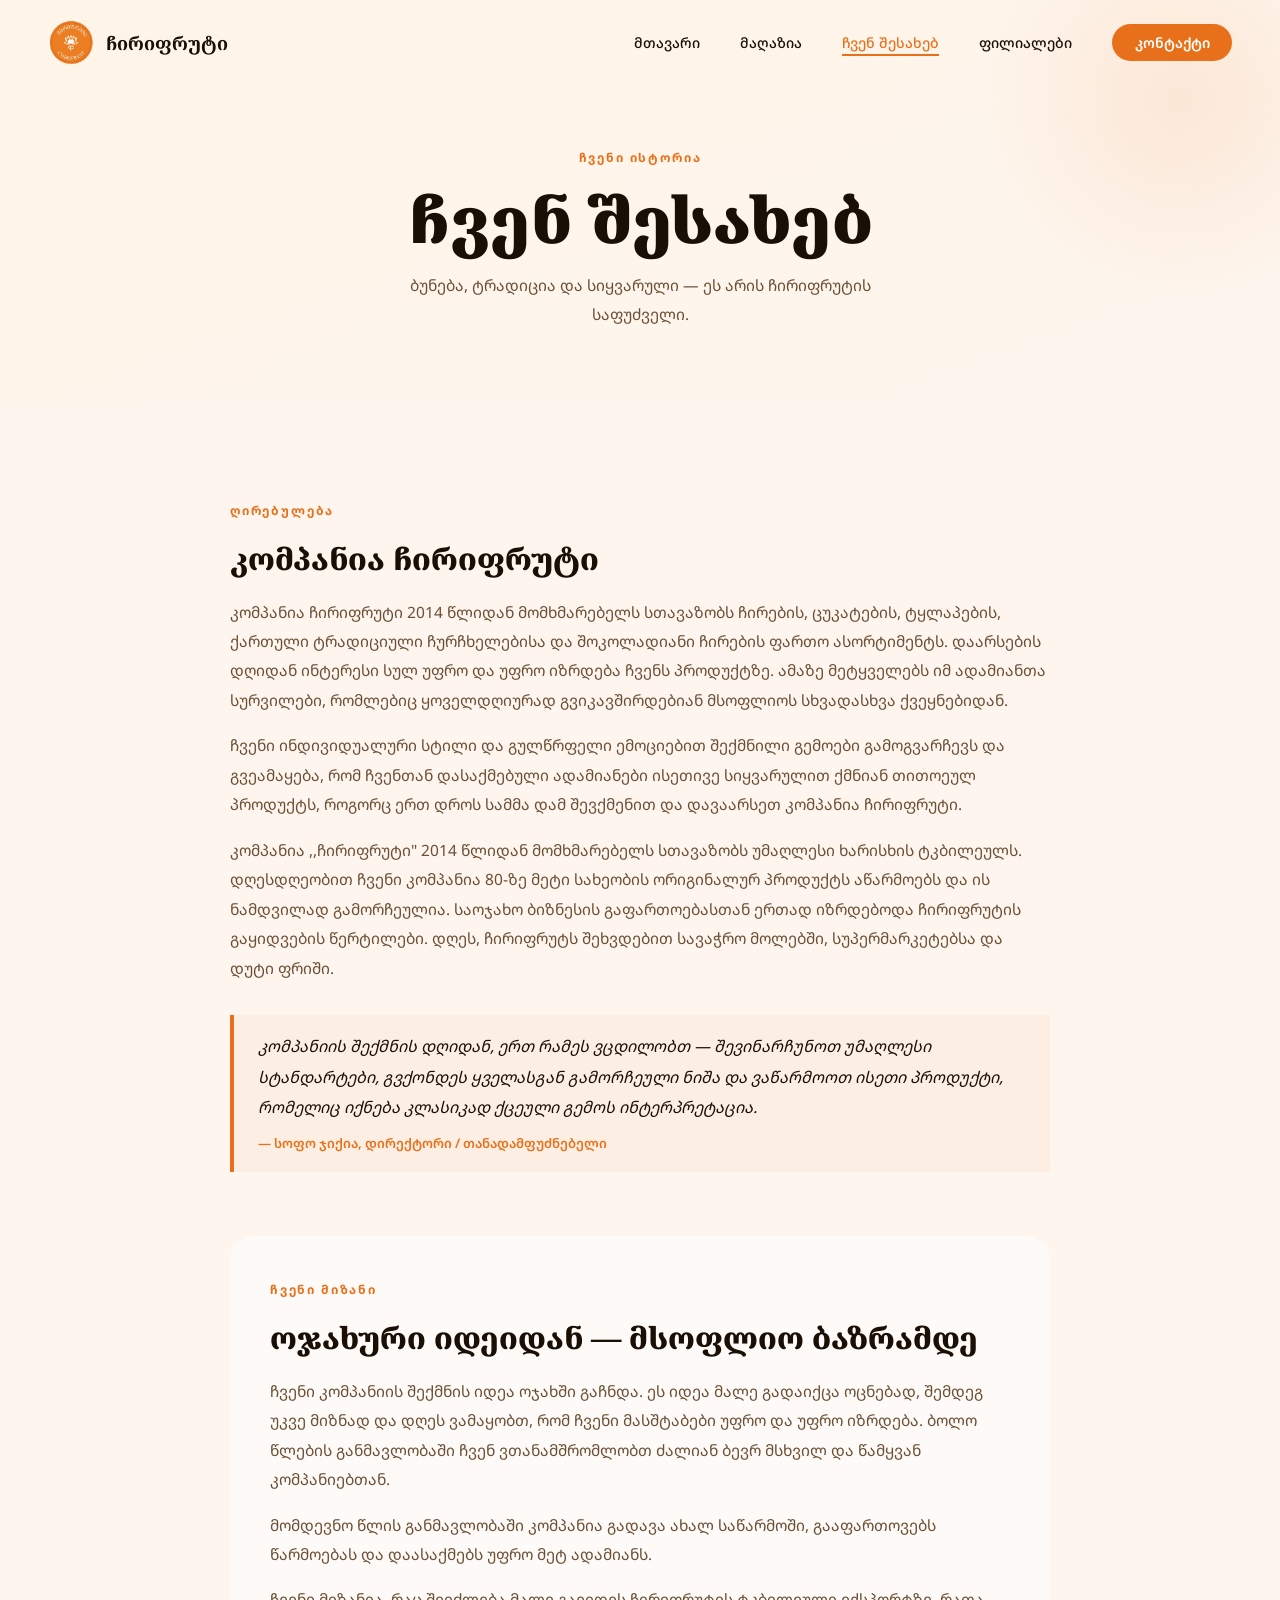
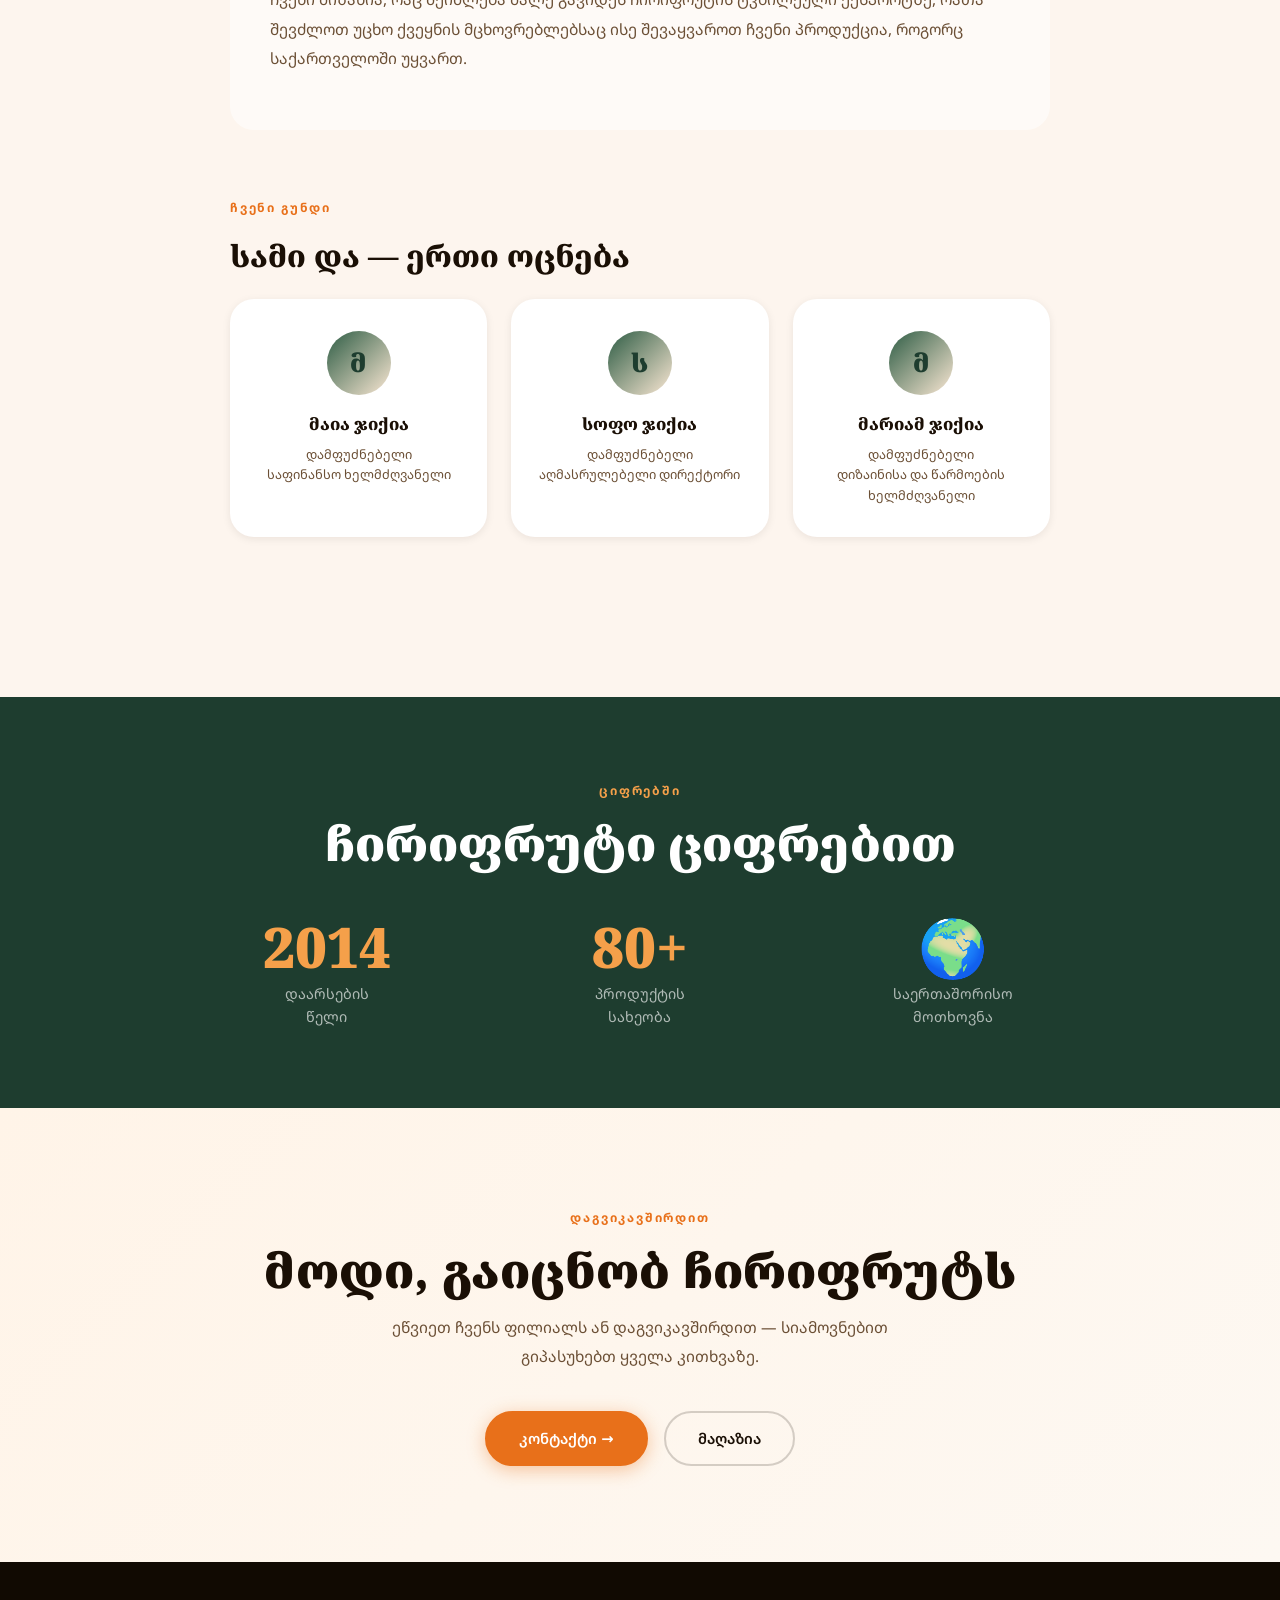
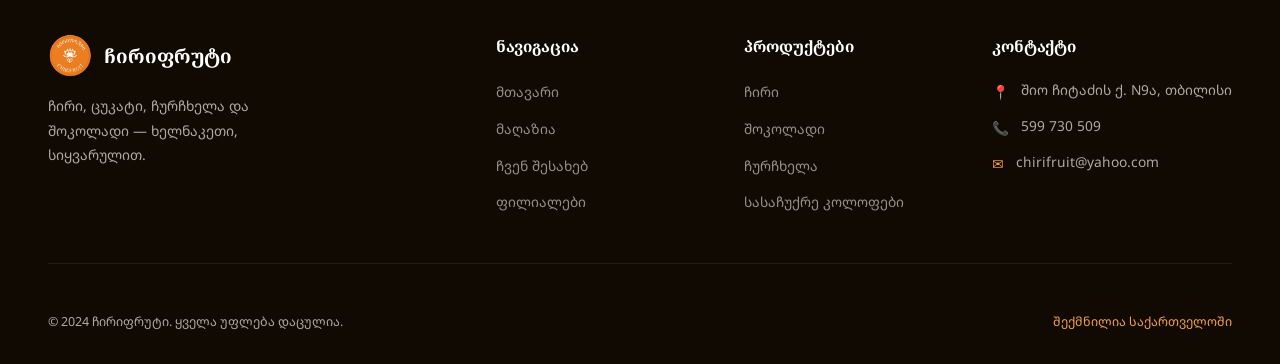
==== about.html @ 2789939b "Initial commit: Chirifruit website" ====
<!DOCTYPE html>
<html lang="ka">
<head>
  <meta charset="UTF-8">
  <meta name="viewport" content="width=device-width, initial-scale=1.0">
  <title>ჩვენ შესახებ — ჩირიფრუტი</title>
  <link rel="preconnect" href="https://fonts.googleapis.com">
  <link rel="preconnect" href="https://fonts.gstatic.com" crossorigin>
  <link href="https://fonts.googleapis.com/css2?family=Noto+Serif+Georgian:wght@400;600;700;800;900&family=Noto+Sans+Georgian:wght@300;400;500;600&display=swap" rel="stylesheet">
  <link rel="stylesheet" href="styles.css">
</head>
<body>

  <nav class="navbar scrolled" id="navbar">
    <a href="index.html" class="nav-logo">
      <img src="chirifruit_logo_clean.png" alt="ჩირიფრუტი">
      <span class="nav-logo-text">ჩირიფრუტი</span>
    </a>
    <ul class="nav-links" id="navLinks">
      <li><a href="index.html">მთავარი</a></li>
      <li><a href="shop.html">მაღაზია</a></li>
      <li><a href="about.html" class="active">ჩვენ შესახებ</a></li>
      <li><a href="branch.html">ფილიალები</a></li>
      <li><a href="contact.html" class="nav-cta">კონტაქტი</a></li>
    </ul>
    <div class="nav-hamburger" id="hamburger" onclick="toggleMenu()">
      <span></span><span></span><span></span>
    </div>
  </nav>

  <!-- PAGE HEADER -->
  <div class="page-header">
    <span class="section-label">ჩვენი ისტორია</span>
    <h1 class="section-title">ჩვენ შესახებ</h1>
    <p class="section-desc">ბუნება, ტრადიცია და სიყვარული — ეს არის ჩირიფრუტის საფუძველი.</p>
  </div>

  <!-- ABOUT CONTENT -->
  <section class="section" style="background:var(--cream);">
    <div class="about-long-wrap">

      <!-- COMPANY STORY -->
      <div class="about-block">
        <span class="section-label">ღირებულება</span>
        <h2 class="about-block-title">კომპანია ჩირიფრუტი</h2>
        <p>კომპანია ჩირიფრუტი 2014 წლიდან მომხმარებელს სთავაზობს ჩირების, ცუკატების, ტყლაპების, ქართული ტრადიციული ჩურჩხელებისა და შოკოლადიანი ჩირების ფართო ასორტიმენტს. დაარსების დღიდან ინტერესი სულ უფრო და უფრო იზრდება ჩვენს პროდუქტზე. ამაზე მეტყველებს იმ ადამიანთა სურვილები, რომლებიც ყოველდღიურად გვიკავშირდებიან მსოფლიოს სხვადასხვა ქვეყნებიდან.</p>
        <p>ჩვენი ინდივიდუალური სტილი და გულწრფელი ემოციებით შექმნილი გემოები გამოგვარჩევს და გვეამაყება, რომ ჩვენთან დასაქმებული ადამიანები ისეთივე სიყვარულით ქმნიან თითოეულ პროდუქტს, როგორც ერთ დროს სამმა დამ შევქმენით და დავაარსეთ კომპანია ჩირიფრუტი.</p>
        <p>კომპანია ,,ჩირიფრუტი" 2014 წლიდან მომხმარებელს სთავაზობს უმაღლესი ხარისხის ტკბილეულს. დღესდღეობით ჩვენი კომპანია 80-ზე მეტი სახეობის ორიგინალურ პროდუქტს აწარმოებს და ის ნამდვილად გამორჩეულია. საოჯახო ბიზნესის გაფართოებასთან ერთად იზრდებოდა ჩირიფრუტის გაყიდვების წერტილები. დღეს, ჩირიფრუტს შეხვდებით სავაჭრო მოლებში, სუპერმარკეტებსა და დუტი ფრიში.</p>
        <blockquote class="about-quote">
          <p>კომპანიის შექმნის დღიდან, ერთ რამეს ვცდილობთ — შევინარჩუნოთ უმაღლესი სტანდარტები, გვქონდეს ყველასგან გამორჩეული ნიშა და ვაწარმოოთ ისეთი პროდუქტი, რომელიც იქნება კლასიკად ქცეული გემოს ინტერპრეტაცია.</p>
          <cite>— სოფო ჯიქია, დირექტორი / თანადამფუძნებელი</cite>
        </blockquote>
      </div>

      <!-- GOAL -->
      <div class="about-block about-block-alt">
        <span class="section-label">ჩვენი მიზანი</span>
        <h2 class="about-block-title">ოჯახური იდეიდან — მსოფლიო ბაზრამდე</h2>
        <p>ჩვენი კომპანიის შექმნის იდეა ოჯახში გაჩნდა. ეს იდეა მალე გადაიქცა ოცნებად, შემდეგ უკვე მიზნად და დღეს ვამაყობთ, რომ ჩვენი მასშტაბები უფრო და უფრო იზრდება. ბოლო წლების განმავლობაში ჩვენ ვთანამშრომლობთ ძალიან ბევრ მსხვილ და წამყვან კომპანიებთან.</p>
        <p>მომდევნო წლის განმავლობაში კომპანია გადავა ახალ საწარმოში, გააფართოვებს წარმოებას და დაასაქმებს უფრო მეტ ადამიანს.</p>
        <p>ჩვენი მიზანია, რაც შეიძლება მალე გავიდეს ჩირიფრუტის ტკბილეული ექსპორტზე, რათა შევძლოთ უცხო ქვეყნის მცხოვრებლებსაც ისე შევაყვაროთ ჩვენი პროდუქცია, როგორც საქართველოში უყვართ.</p>
      </div>

      <!-- TEAM -->
      <div class="about-block">
        <span class="section-label">ჩვენი გუნდი</span>
        <h2 class="about-block-title">სამი და — ერთი ოცნება</h2>
        <div class="about-team-grid">
          <div class="about-team-card">
            <div class="about-team-avatar">მ</div>
            <div class="about-team-name">მაია ჯიქია</div>
            <div class="about-team-role">დამფუძნებელი<br>საფინანსო ხელმძღვანელი</div>
          </div>
          <div class="about-team-card">
            <div class="about-team-avatar">ს</div>
            <div class="about-team-name">სოფო ჯიქია</div>
            <div class="about-team-role">დამფუძნებელი<br>აღმასრულებელი დირექტორი</div>
          </div>
          <div class="about-team-card">
            <div class="about-team-avatar">მ</div>
            <div class="about-team-name">მარიამ ჯიქია</div>
            <div class="about-team-role">დამფუძნებელი<br>დიზაინისა და წარმოების ხელმძღვანელი</div>
          </div>
        </div>
      </div>

    </div>
  </section>

  <!-- STATS -->
  <div style="background:var(--green); color:var(--white); padding:5rem 3rem; text-align:center;">
    <span class="section-label" style="color:var(--orange-light);">ციფრებში</span>
    <h2 class="section-title" style="color:var(--white); margin-bottom:3rem;">ჩირიფრუტი ციფრებით</h2>
    <div style="display:grid; grid-template-columns:repeat(auto-fit,minmax(180px,1fr)); gap:2.5rem; max-width:900px; margin:0 auto;">
      <div>
        <div style="font-family:var(--font-serif); font-size:3.5rem; font-weight:900; color:var(--orange-light); line-height:1;">2014</div>
        <div style="font-size:0.9rem; color:rgba(255,255,255,0.65); margin-top:0.5rem;">დაარსების<br>წელი</div>
      </div>
      <div>
        <div style="font-family:var(--font-serif); font-size:3.5rem; font-weight:900; color:var(--orange-light); line-height:1;">80+</div>
        <div style="font-size:0.9rem; color:rgba(255,255,255,0.65); margin-top:0.5rem;">პროდუქტის<br>სახეობა</div>
      </div>
      <div>
        <div style="font-family:var(--font-serif); font-size:3.5rem; font-weight:900; color:var(--orange-light); line-height:1;">🌍</div>
        <div style="font-size:0.9rem; color:rgba(255,255,255,0.65); margin-top:0.5rem;">საერთაშორისო<br>მოთხოვნა</div>
      </div>
    </div>
  </div>

  <!-- CTA BAND -->
  <section class="cta-band">
    <span class="section-label">დაგვიკავშირდით</span>
    <h2 class="section-title">მოდი, გაიცნობ ჩირიფრუტს</h2>
    <p class="section-desc">ეწვიეთ ჩვენს ფილიალს ან დაგვიკავშირდით — სიამოვნებით გიპასუხებთ ყველა კითხვაზე.</p>
    <div class="cta-actions" style="margin-top:2.5rem;">
      <a href="contact.html" class="btn btn-primary">კონტაქტი →</a>
      <a href="shop.html" class="btn btn-outline">მაღაზია</a>
    </div>
  </section>

  <!-- FOOTER -->
  <footer class="footer">
    <div class="footer-inner">
      <div class="footer-top">
        <div>
          <div class="footer-logo">
            <img src="chirifruit_logo_clean.png" alt="ჩირიფრუტი">
            <span class="footer-logo-text">ჩირიფრუტი</span>
          </div>
          <p class="footer-tagline">ჩირი, ცუკატი, ჩურჩხელა და შოკოლადი — ხელნაკეთი, სიყვარულით.</p>
        </div>
        <div>
          <div class="footer-col-title">ნავიგაცია</div>
          <ul class="footer-links">
            <li><a href="index.html">მთავარი</a></li>
            <li><a href="shop.html">მაღაზია</a></li>
            <li><a href="about.html">ჩვენ შესახებ</a></li>
            <li><a href="branch.html">ფილიალები</a></li>
          </ul>
        </div>
        <div>
          <div class="footer-col-title">პროდუქტები</div>
          <ul class="footer-links">
            <li><a href="shop.html">ჩირი</a></li>
            <li><a href="shop.html">შოკოლადი</a></li>
            <li><a href="shop.html">ჩურჩხელა</a></li>
            <li><a href="shop.html">სასაჩუქრე კოლოფები</a></li>
          </ul>
        </div>
        <div>
          <div class="footer-col-title">კონტაქტი</div>
          <div class="footer-contact-item"><span class="footer-contact-icon">📍</span><span>შიო ჩიტაძის ქ. N9ა, თბილისი</span></div>
          <div class="footer-contact-item"><span class="footer-contact-icon">📞</span><span>599 730 509</span></div>
          <div class="footer-contact-item"><span class="footer-contact-icon">✉️</span><span>chirifruit@yahoo.com</span></div>
        </div>
      </div>
      <div class="footer-bottom">
        <span>© 2024 ჩირიფრუტი. ყველა უფლება დაცულია.</span>
        <span style="color:var(--orange-light);">შექმნილია საქართველოში</span>
      </div>
    </div>
  </footer>

  <script src="main.js"></script>
</body>
</html>
---- styles.css ----
@import url('https://fonts.googleapis.com/css2?family=Poppins:wght@700;800;900&display=swap');

:root {
  --orange: #E8701A;
  --orange-light: #F5A04A;
  --orange-pale: #FBE8D4;
  --cream: #FDF5EE;
  --page-bg: #FDF5EE;

  --green: #1E3D2F;
  --green-light: #2D5C44;
  --green-pale: #E8F0EC;
  --text-dark: #1A0F05;
  --text-mid: #6B4F35;
  --text-light: #A8886A;
  --white: #FFFFFF;
  --font-serif: 'Noto Serif Georgian', Georgia, serif;
  --font-sans: 'Noto Sans Georgian', system-ui, sans-serif;
  --radius-sm: 8px;
  --radius-md: 16px;
  --radius-lg: 24px;
  --radius-xl: 40px;
  --radius-round: 9999px;
  --shadow-sm: 0 2px 8px rgba(26,15,5,0.08);
  --shadow-md: 0 8px 32px rgba(26,15,5,0.13);
  --shadow-lg: 0 20px 60px rgba(26,15,5,0.15);
  --shadow-orange: 0 12px 50px rgba(232,112,26,0.25);
  --transition: 0.3s cubic-bezier(0.4,0,0.2,1);
}

*,*::before,*::after { box-sizing: border-box; margin: 0; padding: 0; }
html { scroll-behavior: smooth; }
body { font-family: var(--font-sans); background: #FDF5EE; color: var(--text-dark); line-height: 1.6; overflow-x: hidden; }
img { max-width: 100%; height: auto; display: block; }
a { text-decoration: none; color: inherit; }

/* ── NAVBAR ── */
.navbar {
  position: fixed; top: 0; left: 0; right: 0; z-index: 1000;
  padding: 1.25rem 3rem;
  display: flex; align-items: center; justify-content: space-between;
  transition: var(--transition);
}
.navbar.scrolled {
  background: rgba(253,248,242,0.96);
  backdrop-filter: blur(16px);
  box-shadow: var(--shadow-sm);
  padding: 0.8rem 3rem;
}

/* Hero state — white text on orange video */
.navbar.nav-hero:not(.scrolled) .nav-logo-text { color: var(--white); }
.navbar.nav-hero:not(.scrolled) .nav-links a { color: rgba(255,255,255,0.88); }
.navbar.nav-hero:not(.scrolled) .nav-links a:hover { color: var(--white); }
.navbar.nav-hero:not(.scrolled) .nav-links a::after { background: var(--white); }
.navbar.nav-hero:not(.scrolled) .nav-links a.active { color: var(--white); }
.navbar.nav-hero:not(.scrolled) .nav-cta {
  background: rgba(255,255,255,0.2) !important;
  color: var(--white) !important;
  border: 1.5px solid rgba(255,255,255,0.5);
}
.navbar.nav-hero:not(.scrolled) .nav-cta:hover {
  background: rgba(255,255,255,0.35) !important;
}
.navbar.nav-hero:not(.scrolled) .nav-hamburger span { background: var(--white); }

.nav-logo { display: flex; align-items: center; gap: 0.75rem; }
.nav-logo img { width: 46px; height: 46px; object-fit: contain; }
.nav-logo-text { font-family: var(--font-serif); font-size: 1.15rem; font-weight: 700; transition: color var(--transition); }
.nav-links { display: flex; align-items: center; gap: 2.5rem; list-style: none; }
.nav-links a {
  font-size: 0.88rem; font-weight: 500; color: var(--text-dark);
  transition: color var(--transition); position: relative;
}
.nav-links a::after {
  content: ''; position: absolute; bottom: -4px; left: 0;
  width: 0; height: 2px; background: var(--orange);
  transition: width var(--transition);
}
.nav-links a:hover::after, .nav-links a.active::after { width: 100%; }
.nav-links a:hover, .nav-links a.active { color: var(--orange); }
.nav-cta {
  background: var(--orange) !important; color: var(--white) !important;
  padding: 0.55rem 1.4rem; border-radius: var(--radius-round);
  font-weight: 600 !important; transition: all var(--transition) !important;
}
.nav-cta::after { display: none !important; }
.nav-cta:hover { background: #cf6316 !important; color: var(--white) !important; }
.nav-hamburger { display: none; flex-direction: column; gap: 5px; cursor: pointer; z-index: 1002; }
.nav-hamburger span { display: block; width: 24px; height: 2px; background: var(--text-dark); transition: var(--transition); border-radius: 2px; }
.nav-hamburger.open span:nth-child(1) { transform: rotate(45deg) translate(5px,5px); }
.nav-hamburger.open span:nth-child(2) { opacity: 0; }
.nav-hamburger.open span:nth-child(3) { transform: rotate(-45deg) translate(5px,-5px); }

/* ── HERO FILM (new fullscreen video hero) ── */
.hero-film {
  position: relative;
  width: 100%;
  height: 100vh;
  min-height: 560px;
  overflow: hidden;
  display: flex;
  align-items: flex-end;
}
.hero-film-video {
  position: absolute;
  inset: 0;
  width: 100%;
  height: 115%;
  top: -7.5%;
  object-fit: cover;
  object-position: center;
  will-change: transform;
}
.hero-film-fade-top {
  position: absolute;
  top: 0; left: 0; right: 0;
  height: 180px;
  background: linear-gradient(to bottom, rgba(10,5,0,0.45) 0%, transparent 100%);
  pointer-events: none;
  z-index: 1;
}
.hero-film-fade-bottom {
  position: absolute;
  bottom: 0; left: 0; right: 0;
  height: 55%;
  background: linear-gradient(to top, rgba(10,5,0,0.82) 0%, rgba(10,5,0,0.4) 55%, transparent 100%);
  pointer-events: none;
  z-index: 1;
}
.hero-film-overlay {
  position: absolute;
  inset: 0;
  background: rgba(10,5,0,0.28);
  pointer-events: none;
  z-index: 1;
}
.hero-film-center {
  position: absolute;
  inset: 0;
  z-index: 2;
  display: flex;
  flex-direction: column;
  align-items: center;
  justify-content: center;
  text-align: center;
  padding: 0 2rem;
  pointer-events: none;
}
.hero-film-title {
  font-family: var(--font-serif);
  font-size: clamp(3rem, 8vw, 7rem);
  font-weight: 900;
  color: #fff;
  line-height: 1.05;
  text-shadow: 0 2px 32px rgba(0,0,0,0.7), 0 1px 4px rgba(0,0,0,0.9);
  letter-spacing: -0.01em;
}
.hero-film-subtitle {
  margin-top: 1.25rem;
  font-family: var(--font-sans);
  font-size: clamp(0.9rem, 2vw, 1.25rem);
  font-weight: 500;
  color: rgba(255,255,255,0.9);
  text-shadow: 0 1px 12px rgba(0,0,0,0.8);
  letter-spacing: 0.06em;
}
.hero-film-bottom {
  position: relative;
  z-index: 3;
  width: 100%;
  padding: 0 4rem 3.5rem;
  display: flex;
  align-items: flex-end;
  justify-content: space-between;
  gap: 2rem;
}
.hero-film-tags {
  display: flex;
  align-items: center;
  gap: 0.75rem;
  flex-wrap: wrap;
  color: rgba(255,255,255,0.82);
  font-family: var(--font-sans);
  font-size: 0.88rem;
  font-weight: 500;
  letter-spacing: 0.04em;
}
.hero-sep { color: rgba(255,255,255,0.4); font-size: 1rem; }
.hero-film-actions {
  display: flex;
  gap: 0.875rem;
  flex-shrink: 0;
}
.btn-film-primary {
  display: inline-flex; align-items: center;
  padding: 0.8rem 2rem; border-radius: var(--radius-round);
  background: var(--white); color: var(--text-dark);
  font-family: var(--font-sans); font-size: 0.9rem; font-weight: 700;
  border: 2px solid transparent;
  cursor: pointer; transition: all var(--transition);
  white-space: nowrap;
}
.btn-film-primary:hover { background: var(--orange); color: var(--white); transform: translateY(-2px); box-shadow: 0 8px 24px rgba(232,112,26,0.45); }
.btn-film-outline {
  display: inline-flex; align-items: center;
  padding: 0.8rem 2rem; border-radius: var(--radius-round);
  background: transparent; color: var(--white);
  font-family: var(--font-sans); font-size: 0.9rem; font-weight: 600;
  border: 2px solid rgba(255,255,255,0.45);
  cursor: pointer; transition: all var(--transition);
  white-space: nowrap;
}
.btn-film-outline:hover { background: rgba(255,255,255,0.15); border-color: rgba(255,255,255,0.8); transform: translateY(-2px); }
.hero-film-scroll {
  position: absolute;
  right: 2.5rem; bottom: 3.5rem;
  display: flex; flex-direction: column; align-items: center; gap: 0.5rem;
  z-index: 3;
  color: rgba(255,255,255,0.5);
  font-size: 0.7rem; font-weight: 600; letter-spacing: 0.12em; text-transform: uppercase;
  writing-mode: vertical-rl;
  animation: fadeIn 1.2s 0.8s both;
}
.hero-scroll-line {
  width: 1.5px;
  height: 40px;
  background: linear-gradient(to bottom, rgba(255,255,255,0.5), transparent);
  animation: scrollPulse 2s ease-in-out infinite;
}
@keyframes scrollPulse { 0%,100% { transform: scaleY(1); opacity: 0.5; } 50% { transform: scaleY(1.3); opacity: 1; } }

@keyframes fadeUp { from { opacity:0; transform:translateY(28px); } to { opacity:1; transform:translateY(0); } }
@keyframes fadeIn { from { opacity:0; } to { opacity:1; } }
@keyframes bounce { 0%,100% { transform:translateX(-50%) translateY(0); } 50% { transform:translateX(-50%) translateY(9px); } }

/* ── BUTTONS ── */
.btn {
  display: inline-flex; align-items: center; gap: 0.45rem;
  padding: 0.875rem 2rem; border-radius: var(--radius-round);
  font-family: var(--font-sans); font-size: 0.92rem; font-weight: 600;
  cursor: pointer; transition: all var(--transition);
  border: 2px solid transparent; white-space: nowrap;
}
.btn-primary { background: var(--orange); color: var(--white); border-color: var(--orange); box-shadow: 0 4px 18px rgba(232,112,26,0.38); }
.btn-primary:hover { background: #cf6316; border-color: #cf6316; transform: translateY(-2px); box-shadow: 0 8px 28px rgba(232,112,26,0.45); }
.btn-outline { background: transparent; color: var(--text-dark); border-color: rgba(26,15,5,0.18); }
.btn-outline:hover { border-color: var(--orange); color: var(--orange); transform: translateY(-2px); }
.btn-green { background: var(--green); color: var(--white); border-color: var(--green); }
.btn-green:hover { background: var(--green-light); border-color: var(--green-light); transform: translateY(-2px); }
.btn-white { background: var(--white); color: var(--green); border-color: var(--white); }
.btn-white:hover { background: var(--orange-pale); border-color: var(--orange-pale); transform: translateY(-2px); }

/* ── VIDEO GALLERY ── */
.video-gallery-section { padding-bottom: 5rem; }
.video-gallery-grid {
  display: grid;
  grid-template-columns: repeat(3, 1fr);
  gap: 1.5rem;
  max-width: 1200px;
  margin: 0 auto;
}
.vgallery-card {
  position: relative;
  border-radius: var(--radius-lg);
  overflow: hidden;
  aspect-ratio: 16/10;
  background: #1A0F05;
  cursor: pointer;
  box-shadow: var(--shadow-md);
  transition: transform 0.4s cubic-bezier(0.4,0,0.2,1), box-shadow 0.4s cubic-bezier(0.4,0,0.2,1);
}
.vgallery-card:hover { transform: translateY(-6px) scale(1.01); box-shadow: var(--shadow-lg); }
.vgallery-video {
  position: absolute;
  inset: 0;
  width: 100%;
  height: 100%;
  object-fit: cover;
  transition: opacity 0.3s ease;
}
.vgallery-overlay {
  position: absolute;
  inset: 0;
  background: linear-gradient(to top, rgba(15,8,2,0.65) 0%, rgba(15,8,2,0.1) 50%, transparent 100%);
  display: flex;
  flex-direction: column;
  align-items: center;
  justify-content: center;
  transition: opacity 0.3s ease;
}
.vgallery-card:hover .vgallery-overlay { opacity: 0.4; }
.vgallery-play {
  opacity: 1;
  transition: opacity 0.3s ease, transform 0.3s ease;
}
.vgallery-card:hover .vgallery-play { opacity: 0; transform: scale(0.8); }
.vgallery-label {
  position: absolute;
  bottom: 1.25rem;
  left: 1.25rem;
  font-family: var(--font-serif);
  font-size: 1rem;
  font-weight: 700;
  color: var(--white);
  letter-spacing: 0.01em;
}

/* ── TRUST STRIP ── */
.trust-strip {
  background: var(--green); padding: 2.5rem 4rem;
  display: flex; justify-content: center; gap: 4rem; flex-wrap: wrap;
}
.trust-item { display: flex; align-items: center; gap: 1rem; color: var(--white); }
.trust-icon {
  width: 46px; height: 46px;
  background: rgba(255,255,255,0.1); border-radius: var(--radius-sm);
  display: flex; align-items: center; justify-content: center;
  font-size: 1.35rem; flex-shrink: 0;
}
.trust-text-title { font-family: var(--font-serif); font-size: 0.95rem; font-weight: 700; margin-bottom: 0.15rem; }
.trust-text-sub { font-size: 0.78rem; opacity: 0.65; }

/* ── SECTION BASE ── */
.section { padding: 6rem 2.5rem; }
.section-header { text-align: center; margin-bottom: 4rem; }
.section-label {
  display: inline-block; font-size: 0.76rem; font-weight: 700;
  text-transform: uppercase; letter-spacing: 0.15em;
  color: var(--orange); margin-bottom: 0.9rem;
}
.section-title {
  font-family: var(--font-serif); font-size: clamp(2rem,4vw,3rem);
  font-weight: 900; line-height: 1.15; color: var(--text-dark); margin-bottom: 1rem;
}
.section-desc { font-size: 0.97rem; color: var(--text-mid); max-width: 520px; margin: 0 auto; line-height: 1.85; }

/* ── PRODUCTS ── */
.products-grid {
  display: grid; grid-template-columns: repeat(3, minmax(260px, 300px));
  justify-content: center; gap: 1.5rem; max-width: 1200px; margin: 0 auto;
}
.product-card {
  background: var(--white); border-radius: var(--radius-lg);
  overflow: hidden; box-shadow: var(--shadow-sm);
  transition: all 0.4s cubic-bezier(0.4,0,0.2,1); cursor: pointer;
}
.product-card:hover { transform: translateY(-7px); box-shadow: var(--shadow-md); }
.product-card-image {
  position: relative; aspect-ratio: 4/3;
  background: var(--green-pale); overflow: hidden;
  display: flex; align-items: center; justify-content: center;
}
.product-card-image img { width:100%; height:100%; object-fit:cover; transition: transform 0.5s ease; }
.product-card:hover .product-card-image img { transform: scale(1.06); }
.product-card-badge {
  position: absolute; top: 0.9rem; left: 0.9rem;
  background: var(--orange); color: var(--white);
  font-size: 0.7rem; font-weight: 700; padding: 0.28rem 0.75rem;
  border-radius: var(--radius-round); text-transform: uppercase; letter-spacing: 0.06em;
}
.product-card-body { padding: 1.5rem; }
.product-card-category { font-size: 0.7rem; font-weight: 700; text-transform: uppercase; letter-spacing: 0.12em; color: var(--text-light); margin-bottom: 0.45rem; }
.product-card-name { font-family: var(--font-serif); font-size: 1.2rem; font-weight: 800; color: var(--text-dark); margin-bottom: 0.5rem; line-height: 1.25; }
.product-card-desc { font-size: 0.83rem; color: var(--text-mid); line-height: 1.65; margin-bottom: 1.25rem; }
.product-card-footer { display: flex; align-items: center; justify-content: space-between; }
.product-card-link { font-size: 0.83rem; font-weight: 700; color: var(--green); transition: color var(--transition); }
.product-card-link:hover { color: var(--orange); }
.products-cta { text-align: center; margin-top: 3rem; }

/* ── ABOUT TEASER (homepage) ── */
.about-teaser {
  background: var(--green); color: var(--white);
  display: flex; align-items: center; gap: 5rem;
  padding: 6rem 5rem;
}
.about-teaser-img { flex: 0 0 400px; }
.about-teaser-img-frame {
  border-radius: var(--radius-xl); overflow: hidden;
  aspect-ratio: 3/4; background: var(--green-light);
  display: flex; align-items: center; justify-content: center;
  box-shadow: 0 20px 60px rgba(0,0,0,0.3);
}
.about-teaser-img-frame img { width:100%; height:100%; object-fit:cover; }
.about-teaser-text .section-label { color: var(--orange-light); }
.about-teaser-text .section-title { color: var(--white); text-align: left; }
.about-teaser-text .section-desc { color: rgba(255,255,255,0.72); text-align: left; margin: 0 0 2rem; }
.about-stats { display: grid; grid-template-columns: repeat(3,1fr); gap: 1.5rem; margin-bottom: 2.5rem; }
.about-stat-num { font-family: var(--font-serif); font-size: 2.2rem; font-weight: 900; color: var(--orange-light); line-height: 1; }
.about-stat-label { font-size: 0.8rem; color: rgba(255,255,255,0.6); margin-top: 0.3rem; line-height: 1.4; }

/* ── PARALLAX VIDEO ── */
.parallax-section {
  position: relative;
  overflow: hidden;
  min-height: 850px;
  display: flex;
  align-items: center;
  background: #FDF5EE;
}
.parallax-video-wrap {
  position: absolute;
  inset: 0;
  width: 100%;
  height: 100%;
  overflow: hidden;
  background: #FDF5EE;
  image-rendering: high-quality;
}
.parallax-video {
  position: absolute;
  top: 0;
  left: 0;
  width: 100%;
  height: 100%;
  object-fit: cover;
  image-rendering: high-quality;
  object-position: center;
}
.parallax-text { position: relative; z-index: 2; display: flex; flex-direction: column; gap: 1.25rem; max-width: 480px; margin-left: 5rem; padding: 3rem 0; }
.parallax-text h2 { font-family: var(--font-serif); font-size: clamp(1.8rem,3vw,2.6rem); font-weight: 900; color: #1a1a1a; line-height: 1.15; }
.parallax-text p { color: #333; font-size: 0.97rem; line-height: 1.9; }
.parallax-text .section-label { color: #555; }

/* ── WOLT SHOP ── */
.wolt-banner { background: linear-gradient(135deg, #009de0 0%, #006fa6 100%); padding: 3rem 2rem; }
.wolt-banner-inner { max-width: 1100px; margin: 0 auto; display: flex; align-items: center; justify-content: space-between; gap: 2rem; flex-wrap: wrap; }
.wolt-banner-label { font-size: 0.8rem; font-weight: 700; letter-spacing: 0.12em; text-transform: uppercase; color: rgba(255,255,255,0.7); margin-bottom: 0.4rem; }
.wolt-banner-title { font-family: var(--font-serif); font-size: 2rem; font-weight: 900; color: #fff; line-height: 1.1; margin-bottom: 0.5rem; }
.wolt-banner-sub { font-size: 0.9rem; color: rgba(255,255,255,0.8); }
.wolt-banner-btn { display: inline-flex; align-items: center; padding: 0.9rem 2.2rem; background: #fff; color: #009de0; font-family: var(--font-sans); font-size: 1rem; font-weight: 800; border-radius: var(--radius-round); white-space: nowrap; transition: transform var(--transition), box-shadow var(--transition); }
.wolt-banner-btn:hover { transform: translateY(-2px); box-shadow: 0 8px 24px rgba(0,0,0,0.2); }
.wolt-product-card { text-decoration: none; color: inherit; display: flex; flex-direction: column; cursor: pointer; }
.wolt-product-card:hover { transform: translateY(-6px); box-shadow: var(--shadow-md); }
.wolt-price { font-family: var(--font-serif); font-size: 1.3rem; font-weight: 900; color: var(--green); }
.wolt-order-btn { font-size: 0.82rem; font-weight: 700; color: #009de0; margin-left: auto; }
.wolt-categories { text-align: center; margin-top: 3.5rem; padding: 2.5rem; background: var(--white); border-radius: var(--radius-xl); max-width: 700px; margin-left: auto; margin-right: auto; box-shadow: var(--shadow-sm); }
.wolt-categories-title { font-family: var(--font-serif); font-size: 1.2rem; font-weight: 800; margin-bottom: 1rem; }
.wolt-categories-list { display: flex; flex-wrap: wrap; gap: 0.5rem; justify-content: center; align-items: center; color: var(--text-mid); font-size: 0.88rem; }

/* ── BLOG ── */
.blog-grid { display: grid; grid-template-columns: repeat(auto-fill, minmax(280px,1fr)); gap: 2rem; max-width: 1100px; margin: 0 auto; }
.blog-card { background: var(--white); border-radius: var(--radius-lg); overflow: hidden; box-shadow: var(--shadow-sm); transition: transform var(--transition), box-shadow var(--transition); display: flex; flex-direction: column; }
.blog-card:hover { transform: translateY(-5px); box-shadow: var(--shadow-md); }
.blog-card-icon { height: 140px; background: linear-gradient(135deg, var(--green-pale), var(--orange-pale)); display: flex; align-items: center; justify-content: center; font-size: 3.5rem; }
.blog-card-body { padding: 1.5rem; display: flex; flex-direction: column; gap: 0.5rem; flex: 1; }
.blog-card-meta { font-size: 0.78rem; color: var(--text-mid); letter-spacing: 0.04em; }
.blog-card-title { font-family: var(--font-serif); font-size: 1.2rem; font-weight: 800; color: var(--text-dark); line-height: 1.3; }
.blog-card-excerpt { font-size: 0.87rem; color: var(--text-mid); line-height: 1.75; }

/* ── ABOUT LONG FORM ── */
.about-long-wrap { max-width: 820px; margin: 0 auto; }
.about-block { margin-bottom: 4rem; }
.about-block-alt { background: rgba(255,255,255,0.55); border-radius: var(--radius-lg); padding: 2.5rem; }
.about-block-title { font-family: var(--font-serif); font-size: 1.9rem; font-weight: 800; color: var(--text-dark); margin: 0.4rem 0 1.25rem; line-height: 1.2; }
.about-block p { color: var(--text-mid); font-size: 0.97rem; line-height: 1.9; margin-bottom: 1rem; }
.about-quote { border-left: 4px solid var(--orange); margin: 2rem 0 0; padding: 1rem 1.5rem; background: rgba(232,120,32,0.06); border-radius: 0 var(--radius) var(--radius) 0; }
.about-quote p { color: var(--text-dark); font-style: italic; font-size: 1rem; margin: 0 0 0.5rem; }
.about-quote cite { font-size: 0.82rem; color: var(--orange); font-style: normal; font-weight: 600; }
.about-team-grid { display: grid; grid-template-columns: repeat(3,1fr); gap: 1.5rem; margin-top: 1.5rem; }
.about-team-card { background: var(--white); border-radius: var(--radius-lg); padding: 2rem 1.5rem; text-align: center; box-shadow: var(--shadow-sm); }
.about-team-avatar { width: 64px; height: 64px; border-radius: 50%; background: linear-gradient(135deg, var(--green-light), var(--orange-pale)); display: flex; align-items: center; justify-content: center; font-family: var(--font-serif); font-size: 1.6rem; font-weight: 900; color: var(--green); margin: 0 auto 1rem; }
.about-team-name { font-family: var(--font-serif); font-size: 1.05rem; font-weight: 800; color: var(--text-dark); margin-bottom: 0.4rem; }
.about-team-role { font-size: 0.8rem; color: var(--text-mid); line-height: 1.6; }

/* ── CTA BAND ── */
.cta-band {
  text-align: center;
  background: linear-gradient(135deg, #fff4e8, #fdf8f2);
  padding: 6rem 2.5rem;
}
.cta-band .section-title { margin-bottom: 1rem; }
.cta-band .section-desc { margin-bottom: 2.5rem; }
.cta-actions { display: flex; gap: 1rem; justify-content: center; flex-wrap: wrap; }

/* ── FOOTER ── */
.footer { background: #110A02; color: rgba(255,255,255,0.65); padding: 4.5rem 3rem 2rem; }
.footer-inner { max-width: 1200px; margin: 0 auto; }
.footer-top {
  display: grid; grid-template-columns: 2fr 1fr 1fr 1.2fr;
  gap: 3rem; margin-bottom: 3rem; padding-bottom: 3rem;
  border-bottom: 1px solid rgba(255,255,255,0.08);
}
.footer-logo { display: flex; align-items: center; gap: 0.75rem; margin-bottom: 1rem; }
.footer-logo img { width: 44px; height: 44px; object-fit: contain; }
.footer-logo-text { font-family: var(--font-serif); font-size: 1.2rem; font-weight: 700; color: var(--white); }
.footer-tagline { font-size: 0.87rem; line-height: 1.75; max-width: 220px; }
.footer-col-title { font-family: var(--font-serif); font-size: 0.97rem; font-weight: 700; color: var(--white); margin-bottom: 1.25rem; }
.footer-links { list-style: none; display: flex; flex-direction: column; gap: 0.7rem; }
.footer-links a { font-size: 0.86rem; color: rgba(255,255,255,0.55); transition: color var(--transition); }
.footer-links a:hover { color: var(--orange-light); }
.footer-contact-item { display: flex; gap: 0.75rem; font-size: 0.86rem; margin-bottom: 0.75rem; align-items: flex-start; }
.footer-contact-icon { color: var(--orange-light); flex-shrink: 0; margin-top: 2px; }
.footer-bottom { display: flex; align-items: center; justify-content: space-between; font-size: 0.78rem; }

/* ── PAGE HEADER (inner pages) ── */
.page-header {
  padding: 9rem 2.5rem 4.5rem; text-align: center;
  background: linear-gradient(160deg, #fff4e8 0%, var(--cream) 100%);
  position: relative; overflow: hidden;
}
.page-header::before {
  content: ''; position: absolute; top: -100px; right: -100px;
  width: 400px; height: 400px;
  background: radial-gradient(circle, rgba(232,112,26,0.1) 0%, transparent 70%);
  border-radius: 50%;
}
.page-header .section-title { font-size: clamp(2.5rem,5vw,4rem); }
.page-header .section-desc { margin-top: 1rem; }

/* ── SHOP FILTERS ── */
.shop-filters { display: flex; gap: 0.75rem; justify-content: center; flex-wrap: wrap; margin-bottom: 3rem; }
.filter-btn {
  padding: 0.5rem 1.5rem; border-radius: var(--radius-round);
  border: 2px solid rgba(26,15,5,0.12); background: transparent;
  font-family: var(--font-sans); font-size: 0.85rem; font-weight: 600;
  cursor: pointer; transition: all var(--transition); color: var(--text-mid);
}
.filter-btn.active, .filter-btn:hover { background: var(--orange); border-color: var(--orange); color: var(--white); }

/* ── CONTACT ── */
.contact-wrap { display: grid; grid-template-columns: 1fr 1fr; gap: 4rem; max-width: 1060px; margin: 0 auto; }
.contact-form { display: flex; flex-direction: column; gap: 1.2rem; }
.form-group { display: flex; flex-direction: column; gap: 0.45rem; }
.form-label { font-size: 0.86rem; font-weight: 600; color: var(--text-dark); }
.form-input, .form-textarea {
  padding: 0.85rem 1.2rem; border-radius: var(--radius-md);
  border: 2px solid rgba(26,15,5,0.1); background: var(--white);
  font-family: var(--font-sans); font-size: 0.9rem;
  color: var(--text-dark); transition: border-color var(--transition); outline: none;
}
.form-input:focus, .form-textarea:focus { border-color: var(--orange); }
.form-textarea { min-height: 140px; resize: vertical; }
.contact-info-card { background: var(--green); border-radius: var(--radius-xl); padding: 3rem; color: var(--white); }
.contact-info-title { font-family: var(--font-serif); font-size: 1.8rem; font-weight: 800; margin-bottom: 0.75rem; }
.contact-info-desc { opacity: 0.68; margin-bottom: 2.5rem; font-size: 0.93rem; line-height: 1.75; }
.contact-info-items { display: flex; flex-direction: column; gap: 1.25rem; }
.contact-info-item { display: flex; align-items: flex-start; gap: 1rem; }
.contact-info-icon { width: 40px; height: 40px; background: rgba(255,255,255,0.1); border-radius: var(--radius-sm); display: flex; align-items: center; justify-content: center; font-size: 1.1rem; flex-shrink: 0; }
.contact-info-item-title { font-weight: 700; font-size: 0.88rem; margin-bottom: 0.2rem; }
.contact-info-item-value { font-size: 0.86rem; opacity: 0.65; line-height: 1.5; }

/* ── ABOUT PAGE ── */
.about-story { display: grid; grid-template-columns: 1fr 1fr; gap: 5rem; align-items: center; max-width: 1100px; margin: 0 auto; }
.story-text .section-title { text-align: left; }
.story-text p { font-size: 0.95rem; line-height: 1.9; color: var(--text-mid); margin-bottom: 1.25rem; }
.story-img { border-radius: var(--radius-xl); overflow: hidden; aspect-ratio: 4/5; }
.story-img img { width:100%; height:100%; object-fit:cover; }
.values-grid { display: grid; grid-template-columns: repeat(auto-fill,minmax(240px,1fr)); gap: 1.75rem; max-width: 1100px; margin: 0 auto; }
.value-card { background: var(--white); padding: 2.5rem; border-radius: var(--radius-lg); box-shadow: var(--shadow-sm); transition: all var(--transition); }
.value-card:hover { transform: translateY(-5px); box-shadow: var(--shadow-md); }
.value-icon { font-size: 2.2rem; margin-bottom: 1.25rem; }
.value-title { font-family: var(--font-serif); font-size: 1.2rem; font-weight: 800; margin-bottom: 0.7rem; }
.value-desc { font-size: 0.86rem; line-height: 1.75; color: var(--text-mid); }

/* ── BRANCH ── */
.branch-grid { display: grid; grid-template-columns: repeat(auto-fill,minmax(300px,1fr)); gap: 2rem; max-width: 1100px; margin: 0 auto; }
.branch-card { background: var(--white); border-radius: var(--radius-lg); overflow: hidden; box-shadow: var(--shadow-sm); transition: all var(--transition); }
.branch-card:hover { transform: translateY(-5px); box-shadow: var(--shadow-md); }
.branch-card-map { height: 190px; background: linear-gradient(135deg,var(--green-pale),var(--orange-pale)); display:flex; align-items:center; justify-content:center; font-size:3.5rem; }
.branch-card-body { padding: 1.75rem; }
.branch-card-name { font-family: var(--font-serif); font-size: 1.3rem; font-weight: 800; margin-bottom: 0.75rem; }
.branch-card-info { display: flex; flex-direction: column; gap: 0.5rem; margin-bottom: 1.5rem; }
.branch-info-item { display: flex; align-items: center; gap: 0.5rem; font-size: 0.86rem; color: var(--text-mid); }
.branch-city-label { font-family: var(--font-serif); font-size: 1.5rem; font-weight: 800; margin-bottom: 1.5rem; max-width: 1100px; margin-left: auto; margin-right: auto; }
.branch-coming { text-align: center; padding: 5rem 2rem; background: var(--green-pale); border-radius: var(--radius-xl); max-width: 500px; margin: 0 auto; }
.branch-coming-icon { font-size: 3rem; margin-bottom: 1rem; }
.branch-coming h3 { font-family: var(--font-serif); font-size: 1.75rem; font-weight: 800; margin-bottom: 0.75rem; }
.branch-coming p { color: var(--text-mid); font-size: 0.95rem; line-height: 1.8; }

/* ── RESPONSIVE ── */
/* ── RESPONSIVE ── */

/* Tablet landscape & small desktop */
@media (max-width: 1024px) {
  .about-teaser { flex-direction: column; padding: 4rem 2.5rem; gap: 3rem; }
  .about-teaser-img { flex: none; width: 100%; max-width: 380px; margin: 0 auto; }
  .footer-top { grid-template-columns: 1fr 1fr; }
  .contact-wrap { grid-template-columns: 1fr; }
  .about-story { grid-template-columns: 1fr; }
  .video-gallery-grid { grid-template-columns: 1fr 1fr; }
  .video-gallery-grid .vgallery-card:last-child { grid-column: 1 / -1; }
  .products-grid { grid-template-columns: repeat(3, minmax(200px, 1fr)); }
  .parallax-text { margin-left: 3rem; }
}

/* Tablet portrait */
@media (max-width: 768px) {
  /* Navbar */
  .navbar { padding: 1rem 1.5rem; }
  .navbar.scrolled { padding: 0.75rem 1.5rem; }
  .nav-links {
    display: none; position: fixed; inset: 0;
    background: var(--cream); flex-direction: column;
    align-items: center; justify-content: center;
    gap: 2rem; z-index: 1001;
  }
  .nav-links.open { display: flex; }
  .nav-links a { font-size: 1.2rem; color: var(--text-dark) !important; }
  .nav-hamburger { display: flex; }

  /* Hero */
  .hero-film-bottom { flex-direction: column; align-items: flex-start; padding: 0 1.5rem 2.5rem; gap: 1.25rem; }
  .hero-film-tags { font-size: 0.78rem; }
  .hero-film-scroll { display: none; }

  /* Trust strip */
  .trust-strip { padding: 2rem 1.5rem; gap: 1.5rem; flex-direction: column; align-items: center; text-align: center; }

  /* Products */
  .products-grid { grid-template-columns: repeat(2, 1fr); gap: 1rem; padding: 0 1rem; }

  /* Sections */
  .section { padding: 4rem 1.25rem; }
  .section-header { margin-bottom: 2.5rem; }

  /* About teaser */
  .about-teaser { flex-direction: column; padding: 3.5rem 1.5rem; gap: 2.5rem; }
  .about-teaser-img { flex: none; width: 100%; max-width: 320px; margin: 0 auto; }
  .about-stats { grid-template-columns: repeat(3,1fr); gap: 1rem; }
  .about-stat-num { font-size: 1.6rem; }

  /* Parallax */
  .parallax-section { min-height: 480px; }
  .parallax-text { margin-left: 1.25rem; margin-right: 1.25rem; padding: 2rem 1.25rem; max-width: 90%; }

  /* Blog */
  .blog-grid { grid-template-columns: 1fr; max-width: 480px; }

  /* Video gallery */
  .video-gallery-grid { grid-template-columns: 1fr; }
  .video-gallery-grid .vgallery-card:last-child { grid-column: auto; }

  /* CTA */
  .cta-band { padding: 4rem 1.5rem; }
  .cta-actions { flex-direction: column; align-items: center; gap: 1rem; }

  /* Footer */
  .footer { padding: 3.5rem 1.5rem 2rem; }
  .footer-top { grid-template-columns: 1fr; gap: 2rem; }
  .footer-bottom { flex-direction: column; gap: 0.5rem; text-align: center; }

  /* Page header */
  .page-header { padding: 7rem 1.5rem 3.5rem; }
}

/* Mobile */
@media (max-width: 480px) {
  /* Hero */
  .hero-film { min-height: 100svh; }
  .hero-film-title { font-size: clamp(2.2rem, 11vw, 3.5rem); }
  .hero-film-subtitle { font-size: 0.82rem; }
  .hero-film-actions { flex-direction: column; width: 100%; }
  .btn-film-primary, .btn-film-outline { width: 100%; justify-content: center; padding: 0.85rem 1.25rem; }

  /* Trust */
  .trust-strip { gap: 1.25rem; padding: 1.75rem 1.25rem; }

  /* Products: single column */
  .products-grid { grid-template-columns: 1fr; max-width: 380px; margin: 0 auto; padding: 0 1.25rem; }

  /* About stats */
  .about-stats { grid-template-columns: 1fr; gap: 1rem; }

  /* Parallax */
  .parallax-section { min-height: 420px; }
  .parallax-text { margin-left: 1rem; margin-right: 1rem; padding: 1.5rem 1rem; }
  .parallax-text h2 { font-size: 1.4rem; }

  /* Blog */
  .blog-grid { padding: 0 1rem; }

  /* Buttons */
  .btn { padding: 0.75rem 1.5rem; font-size: 0.85rem; }

  /* Section */
  .section { padding: 3rem 1.25rem; }
  .section-title { font-size: clamp(1.6rem, 7vw, 2.2rem); }
}
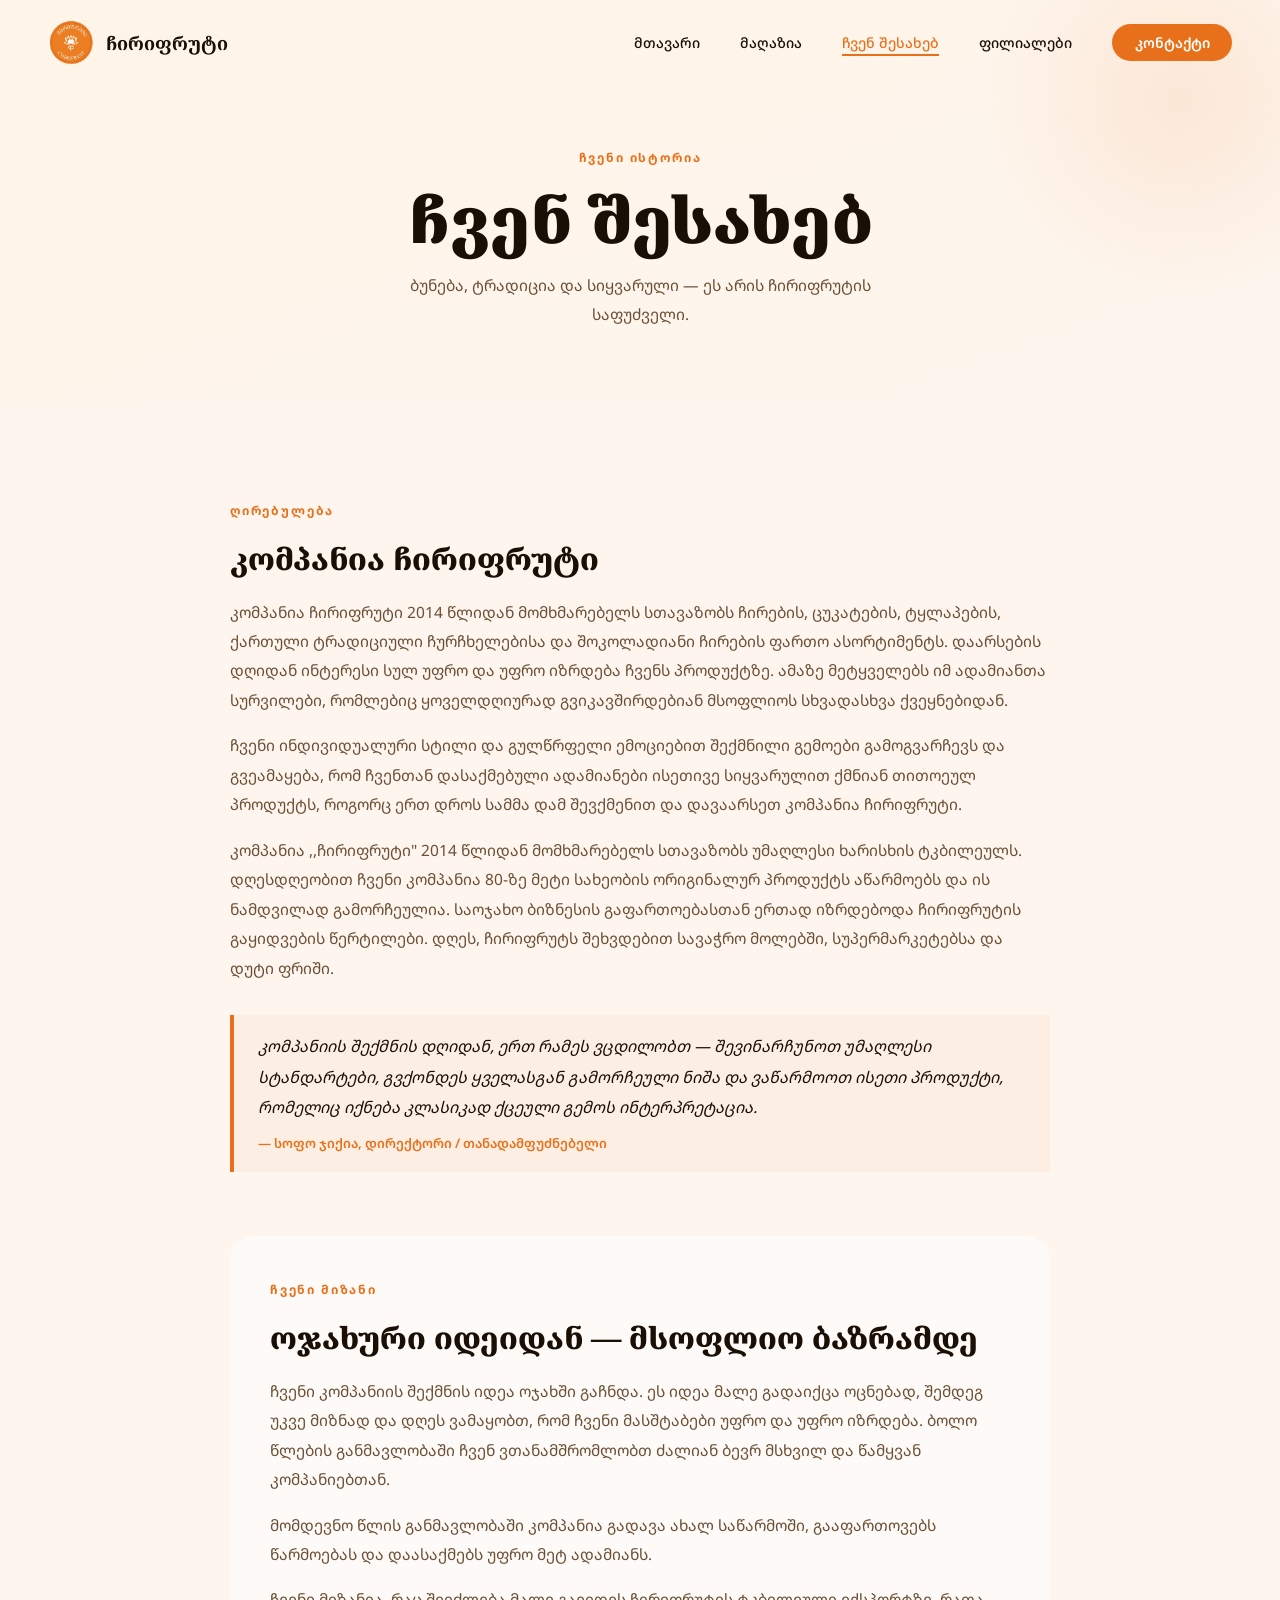
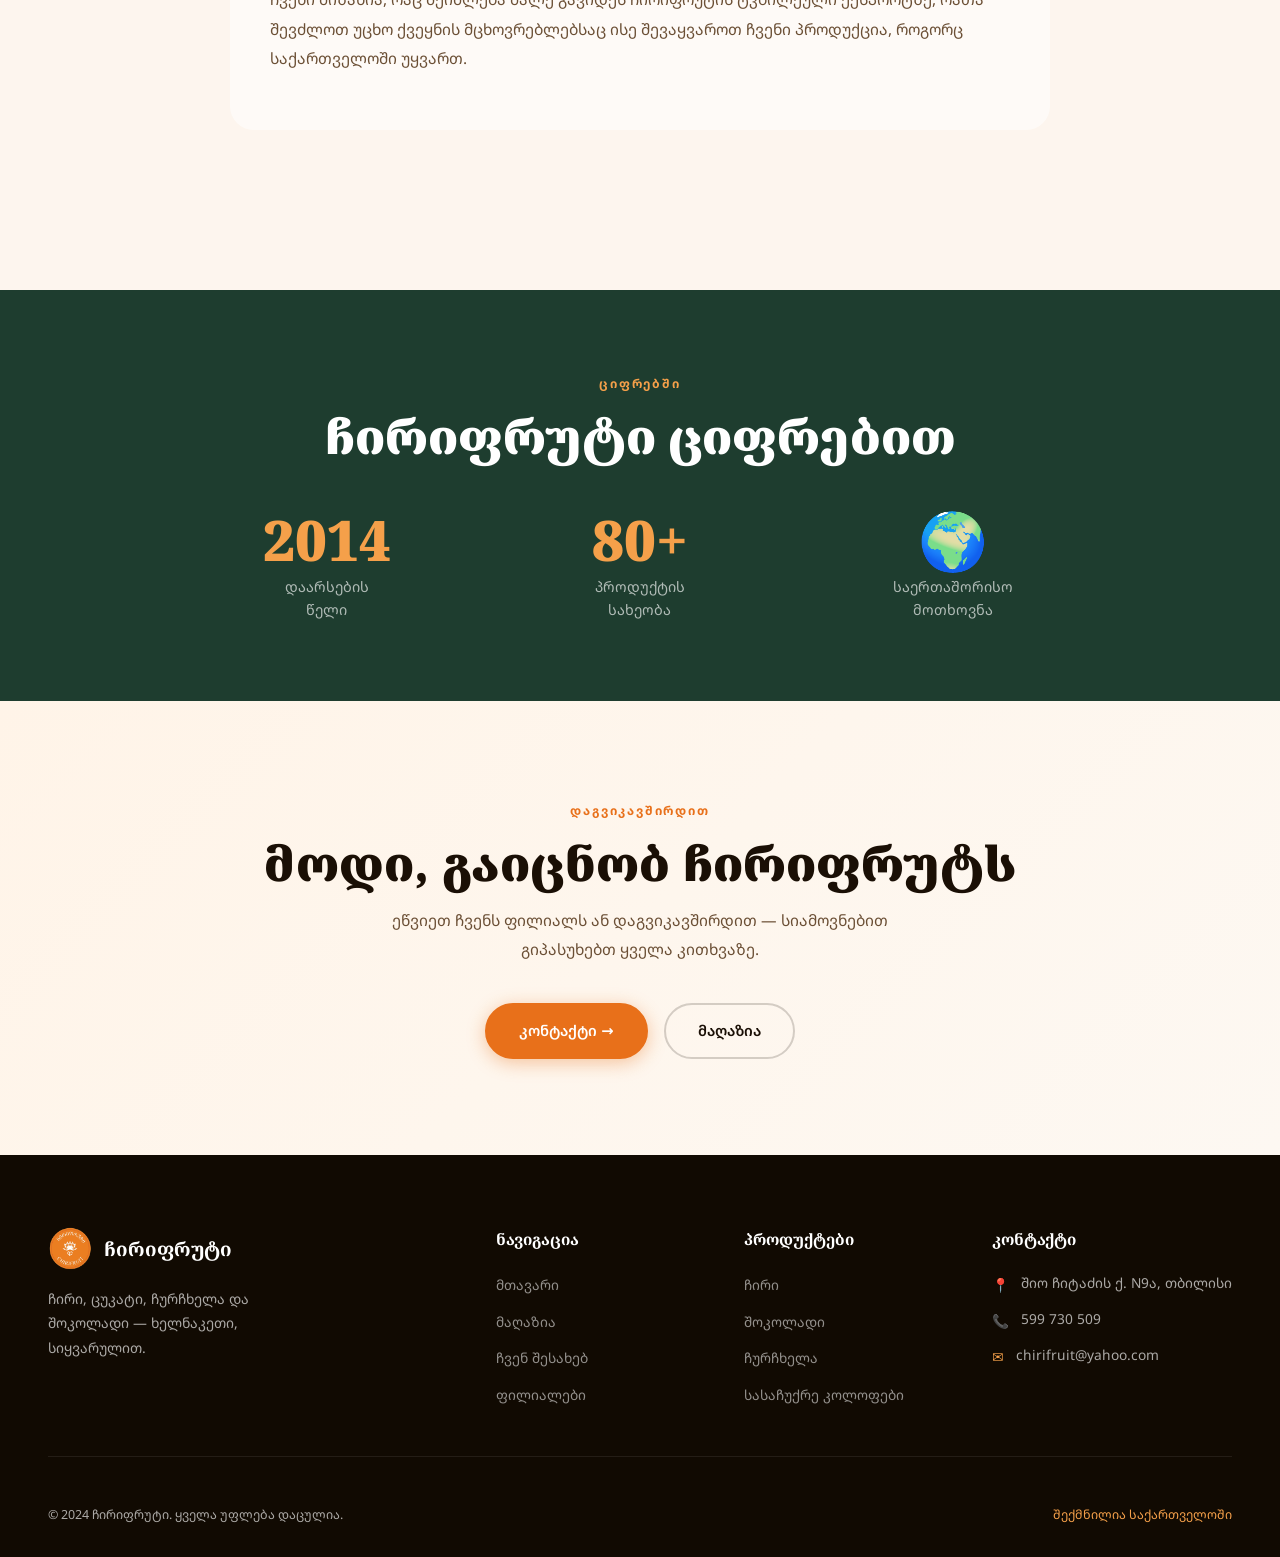
==== commit 6e72b9f5: "About: remove team section (ჩვენი გუნდი) Co-Authored-By: Claude Sonnet 4.6 <noreply@anthropic.com>" ====
--- a/about.html
+++ b/about.html
@@ -1,4 +1,4 @@
-<!DOCTYPE html>
+﻿<!DOCTYPE html>
 <html lang="ka">
 <head>
   <meta charset="UTF-8">
@@ -59,29 +59,6 @@
         <p>ჩვენი კომპანიის შექმნის იდეა ოჯახში გაჩნდა. ეს იდეა მალე გადაიქცა ოცნებად, შემდეგ უკვე მიზნად და დღეს ვამაყობთ, რომ ჩვენი მასშტაბები უფრო და უფრო იზრდება. ბოლო წლების განმავლობაში ჩვენ ვთანამშრომლობთ ძალიან ბევრ მსხვილ და წამყვან კომპანიებთან.</p>
         <p>მომდევნო წლის განმავლობაში კომპანია გადავა ახალ საწარმოში, გააფართოვებს წარმოებას და დაასაქმებს უფრო მეტ ადამიანს.</p>
         <p>ჩვენი მიზანია, რაც შეიძლება მალე გავიდეს ჩირიფრუტის ტკბილეული ექსპორტზე, რათა შევძლოთ უცხო ქვეყნის მცხოვრებლებსაც ისე შევაყვაროთ ჩვენი პროდუქცია, როგორც საქართველოში უყვართ.</p>
-      </div>
-
-      <!-- TEAM -->
-      <div class="about-block">
-        <span class="section-label">ჩვენი გუნდი</span>
-        <h2 class="about-block-title">სამი და — ერთი ოცნება</h2>
-        <div class="about-team-grid">
-          <div class="about-team-card">
-            <div class="about-team-avatar">მ</div>
-            <div class="about-team-name">მაია ჯიქია</div>
-            <div class="about-team-role">დამფუძნებელი<br>საფინანსო ხელმძღვანელი</div>
-          </div>
-          <div class="about-team-card">
-            <div class="about-team-avatar">ს</div>
-            <div class="about-team-name">სოფო ჯიქია</div>
-            <div class="about-team-role">დამფუძნებელი<br>აღმასრულებელი დირექტორი</div>
-          </div>
-          <div class="about-team-card">
-            <div class="about-team-avatar">მ</div>
-            <div class="about-team-name">მარიამ ჯიქია</div>
-            <div class="about-team-role">დამფუძნებელი<br>დიზაინისა და წარმოების ხელმძღვანელი</div>
-          </div>
-        </div>
       </div>
 
     </div>
--- a/styles.css
+++ b/styles.css
@@ -1,4 +1,4 @@
-@import url('https://fonts.googleapis.com/css2?family=Poppins:wght@700;800;900&display=swap');
+﻿@import url('https://fonts.googleapis.com/css2?family=Poppins:wght@700;800;900&display=swap');
 
 :root {
   --orange: #E8701A;
@@ -368,6 +368,27 @@
 .product-card-link:hover { color: var(--orange); }
 .products-cta { text-align: center; margin-top: 3rem; }
 
+/* ── PRODUCT ICON CARDS ── */
+.product-card-icon {
+  display: flex; align-items: center; justify-content: center;
+  aspect-ratio: 4/3; font-size: 3rem;
+}
+.product-price {
+  font-family: var(--font-serif); font-size: 1.2rem; font-weight: 900;
+  color: var(--green);
+}
+/* ── PRODUCT FILTER BUTTONS ── */
+.product-filters { display: flex; flex-wrap: wrap; gap: 0.6rem; justify-content: center; margin-bottom: 2.5rem; }
+.filter-btn {
+  padding: 0.45rem 1.1rem; border: 2px solid var(--green); border-radius: 2rem;
+  background: transparent; color: var(--green); font-size: 0.82rem; font-weight: 700;
+  cursor: pointer; transition: all 0.2s ease; font-family: var(--font-sans);
+}
+.filter-btn:hover, .filter-btn.filter-active {
+  background: var(--green); color: var(--white);
+}
+.product-card.hidden { display: none; }
+
 /* ── ABOUT TEASER (homepage) ── */
 .about-teaser {
   background: var(--green); color: var(--white);
@@ -430,6 +451,20 @@
 .wolt-banner-sub { font-size: 0.9rem; color: rgba(255,255,255,0.8); }
 .wolt-banner-btn { display: inline-flex; align-items: center; padding: 0.9rem 2.2rem; background: #fff; color: #009de0; font-family: var(--font-sans); font-size: 1rem; font-weight: 800; border-radius: var(--radius-round); white-space: nowrap; transition: transform var(--transition), box-shadow var(--transition); }
 .wolt-banner-btn:hover { transform: translateY(-2px); box-shadow: 0 8px 24px rgba(0,0,0,0.2); }
+.wolt-delivery-info {
+  max-width: 1100px; margin: 2rem auto 0;
+  display: flex; flex-wrap: wrap; gap: 1.2rem;
+  padding-top: 1.5rem;
+  border-top: 1px solid rgba(255,255,255,0.2);
+}
+.wolt-delivery-item {
+  display: flex; align-items: center; gap: 0.75rem;
+  background: rgba(255,255,255,0.12); border-radius: 0.75rem;
+  padding: 0.75rem 1.1rem; flex: 1; min-width: 180px;
+}
+.wolt-delivery-icon { font-size: 1.4rem; flex-shrink: 0; }
+.wolt-delivery-label { font-size: 0.72rem; font-weight: 700; text-transform: uppercase; letter-spacing: 0.1em; color: rgba(255,255,255,0.65); margin-bottom: 0.15rem; }
+.wolt-delivery-value { font-size: 0.92rem; font-weight: 700; color: #fff; }
 .wolt-product-card { text-decoration: none; color: inherit; display: flex; flex-direction: column; cursor: pointer; }
 .wolt-product-card:hover { transform: translateY(-6px); box-shadow: var(--shadow-md); }
 .wolt-price { font-family: var(--font-serif); font-size: 1.3rem; font-weight: 900; color: var(--green); }
@@ -623,6 +658,7 @@
   /* Parallax */
   .parallax-section { min-height: 480px; }
   .parallax-text { margin-left: 1.25rem; margin-right: 1.25rem; padding: 2rem 1.25rem; max-width: 90%; }
+  .parallax-video { transform: scale(1.2); object-position: center 40%; }
 
   /* Blog */
   .blog-grid { grid-template-columns: 1fr; max-width: 480px; }
@@ -663,9 +699,10 @@
   .about-stats { grid-template-columns: 1fr; gap: 1rem; }
 
   /* Parallax */
-  .parallax-section { min-height: 420px; }
+  .parallax-section { min-height: 520px; }
   .parallax-text { margin-left: 1rem; margin-right: 1rem; padding: 1.5rem 1rem; }
   .parallax-text h2 { font-size: 1.4rem; }
+  .parallax-video { transform: scale(1.35); object-position: 25% 40%; }
 
   /* Blog */
   .blog-grid { padding: 0 1rem; }
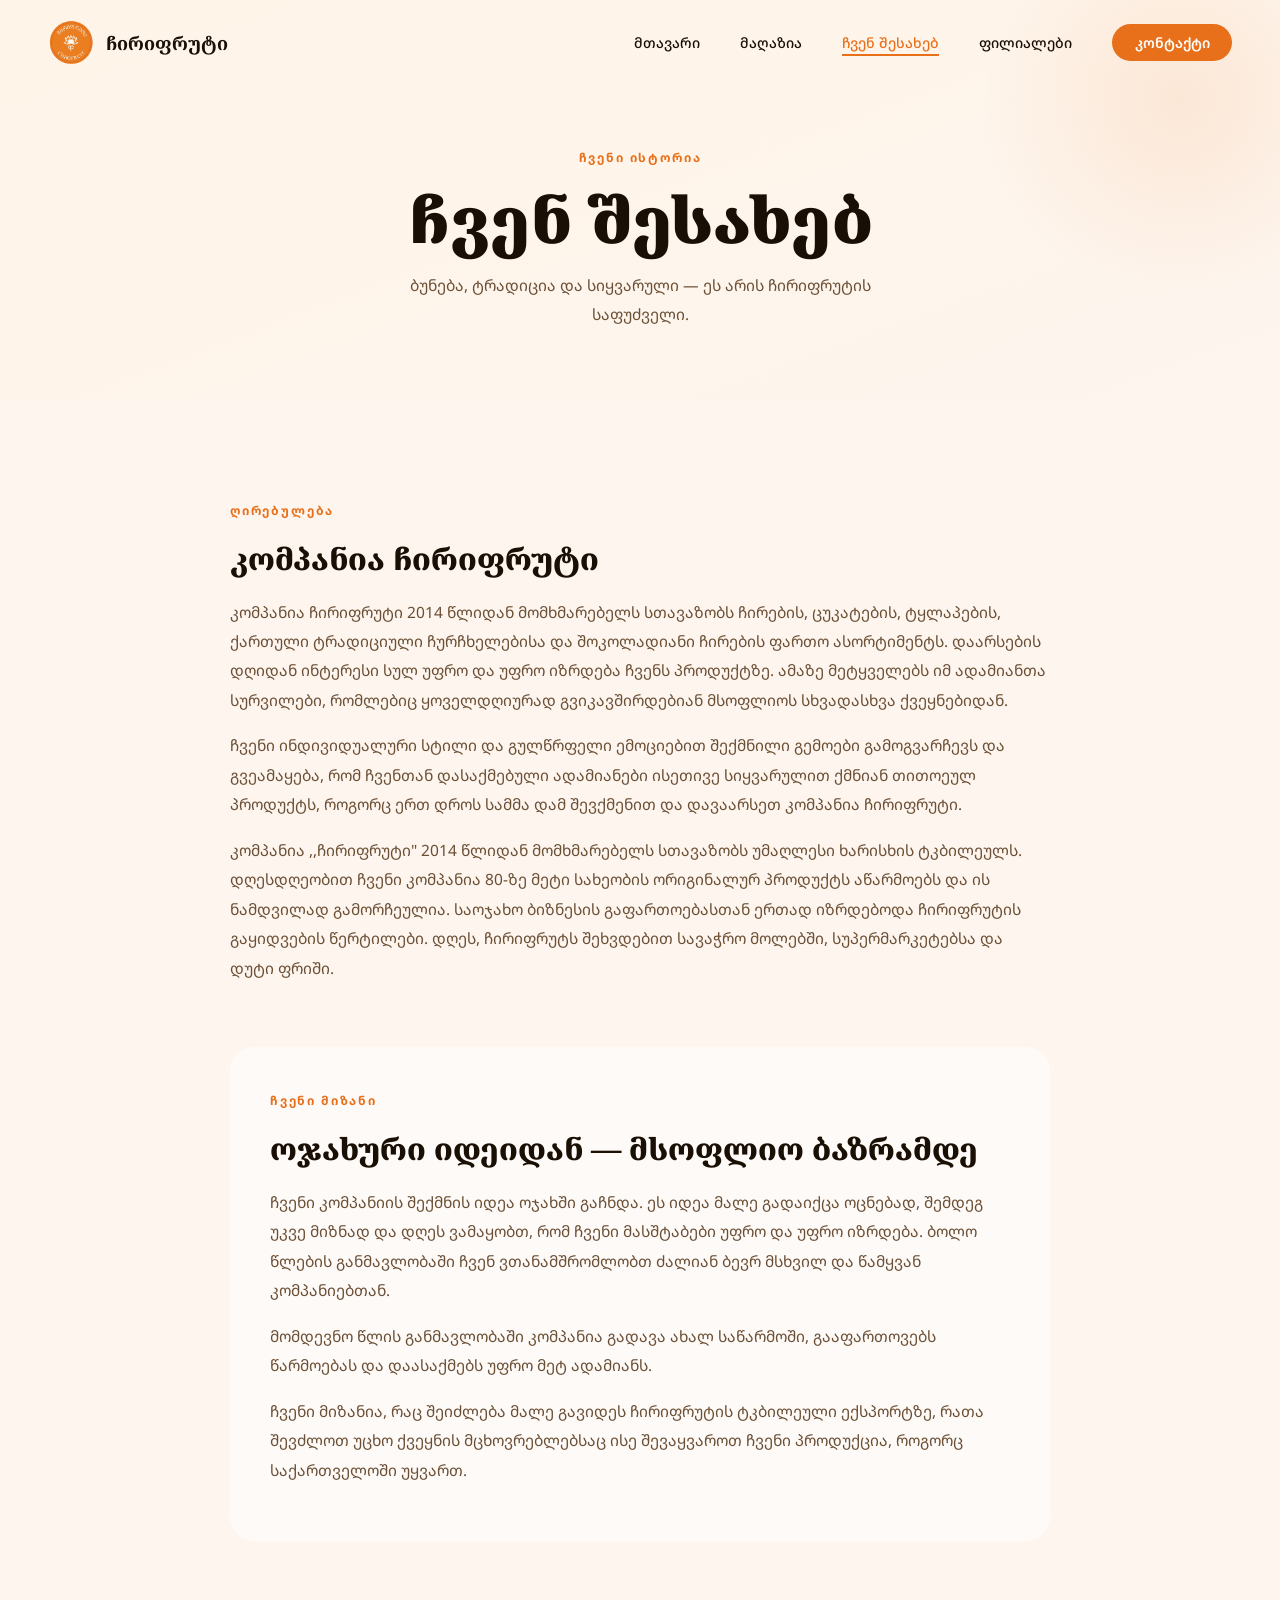
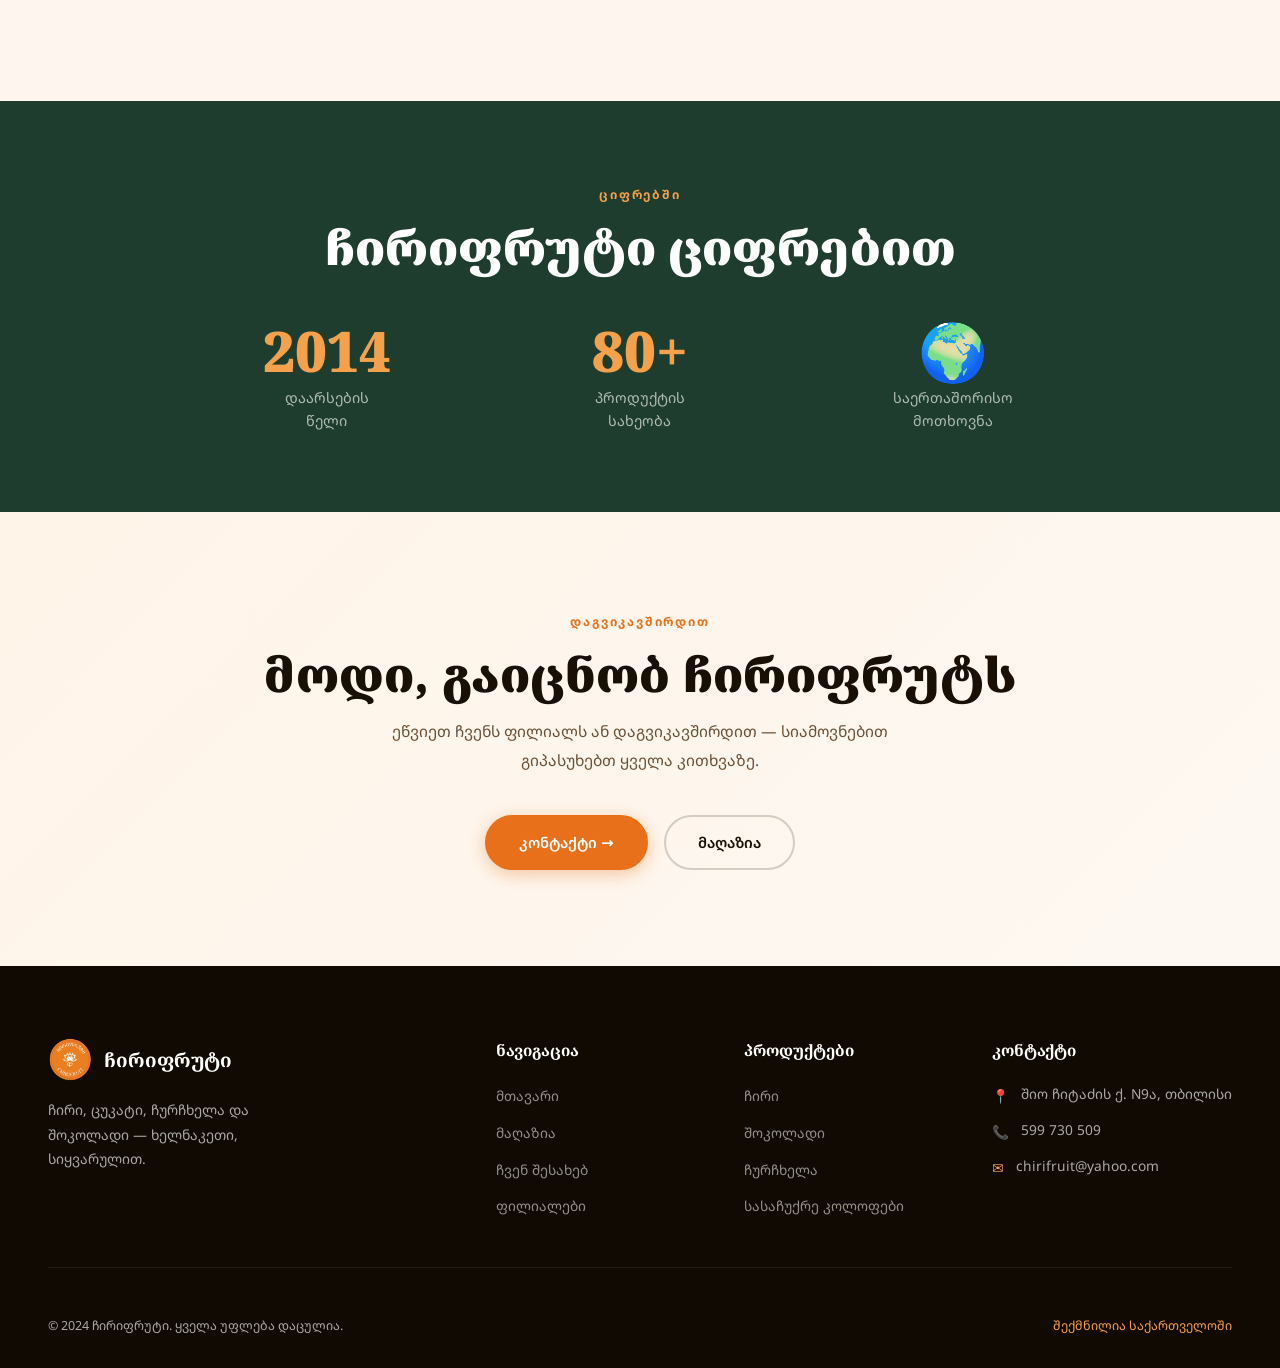
==== commit 5155a06b: "About: remove Sofo Jikia quote blockquote Co-Authored-By: Claude Sonnet 4.6 <noreply@anthropic.com>" ====
--- a/about.html
+++ b/about.html
@@ -46,10 +46,6 @@
         <p>კომპანია ჩირიფრუტი 2014 წლიდან მომხმარებელს სთავაზობს ჩირების, ცუკატების, ტყლაპების, ქართული ტრადიციული ჩურჩხელებისა და შოკოლადიანი ჩირების ფართო ასორტიმენტს. დაარსების დღიდან ინტერესი სულ უფრო და უფრო იზრდება ჩვენს პროდუქტზე. ამაზე მეტყველებს იმ ადამიანთა სურვილები, რომლებიც ყოველდღიურად გვიკავშირდებიან მსოფლიოს სხვადასხვა ქვეყნებიდან.</p>
         <p>ჩვენი ინდივიდუალური სტილი და გულწრფელი ემოციებით შექმნილი გემოები გამოგვარჩევს და გვეამაყება, რომ ჩვენთან დასაქმებული ადამიანები ისეთივე სიყვარულით ქმნიან თითოეულ პროდუქტს, როგორც ერთ დროს სამმა დამ შევქმენით და დავაარსეთ კომპანია ჩირიფრუტი.</p>
         <p>კომპანია ,,ჩირიფრუტი" 2014 წლიდან მომხმარებელს სთავაზობს უმაღლესი ხარისხის ტკბილეულს. დღესდღეობით ჩვენი კომპანია 80-ზე მეტი სახეობის ორიგინალურ პროდუქტს აწარმოებს და ის ნამდვილად გამორჩეულია. საოჯახო ბიზნესის გაფართოებასთან ერთად იზრდებოდა ჩირიფრუტის გაყიდვების წერტილები. დღეს, ჩირიფრუტს შეხვდებით სავაჭრო მოლებში, სუპერმარკეტებსა და დუტი ფრიში.</p>
-        <blockquote class="about-quote">
-          <p>კომპანიის შექმნის დღიდან, ერთ რამეს ვცდილობთ — შევინარჩუნოთ უმაღლესი სტანდარტები, გვქონდეს ყველასგან გამორჩეული ნიშა და ვაწარმოოთ ისეთი პროდუქტი, რომელიც იქნება კლასიკად ქცეული გემოს ინტერპრეტაცია.</p>
-          <cite>— სოფო ჯიქია, დირექტორი / თანადამფუძნებელი</cite>
-        </blockquote>
       </div>
 
       <!-- GOAL -->
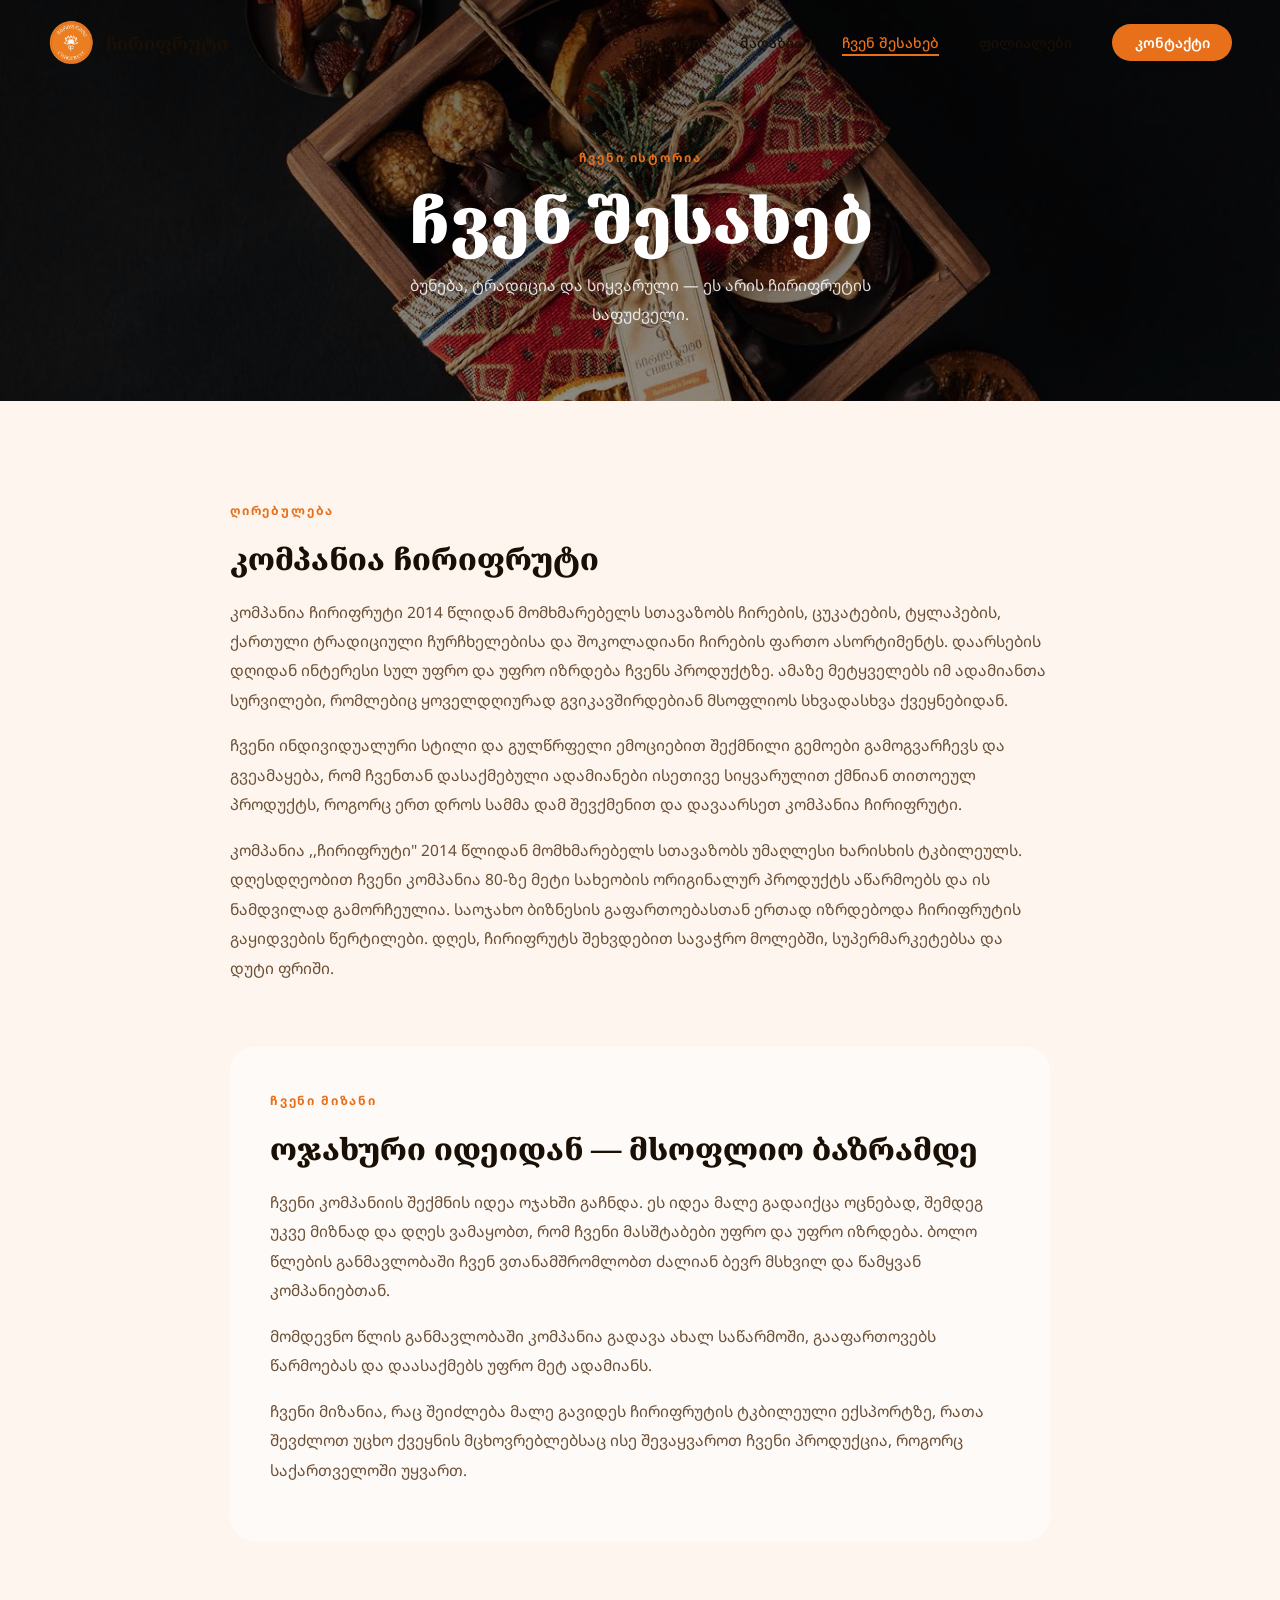
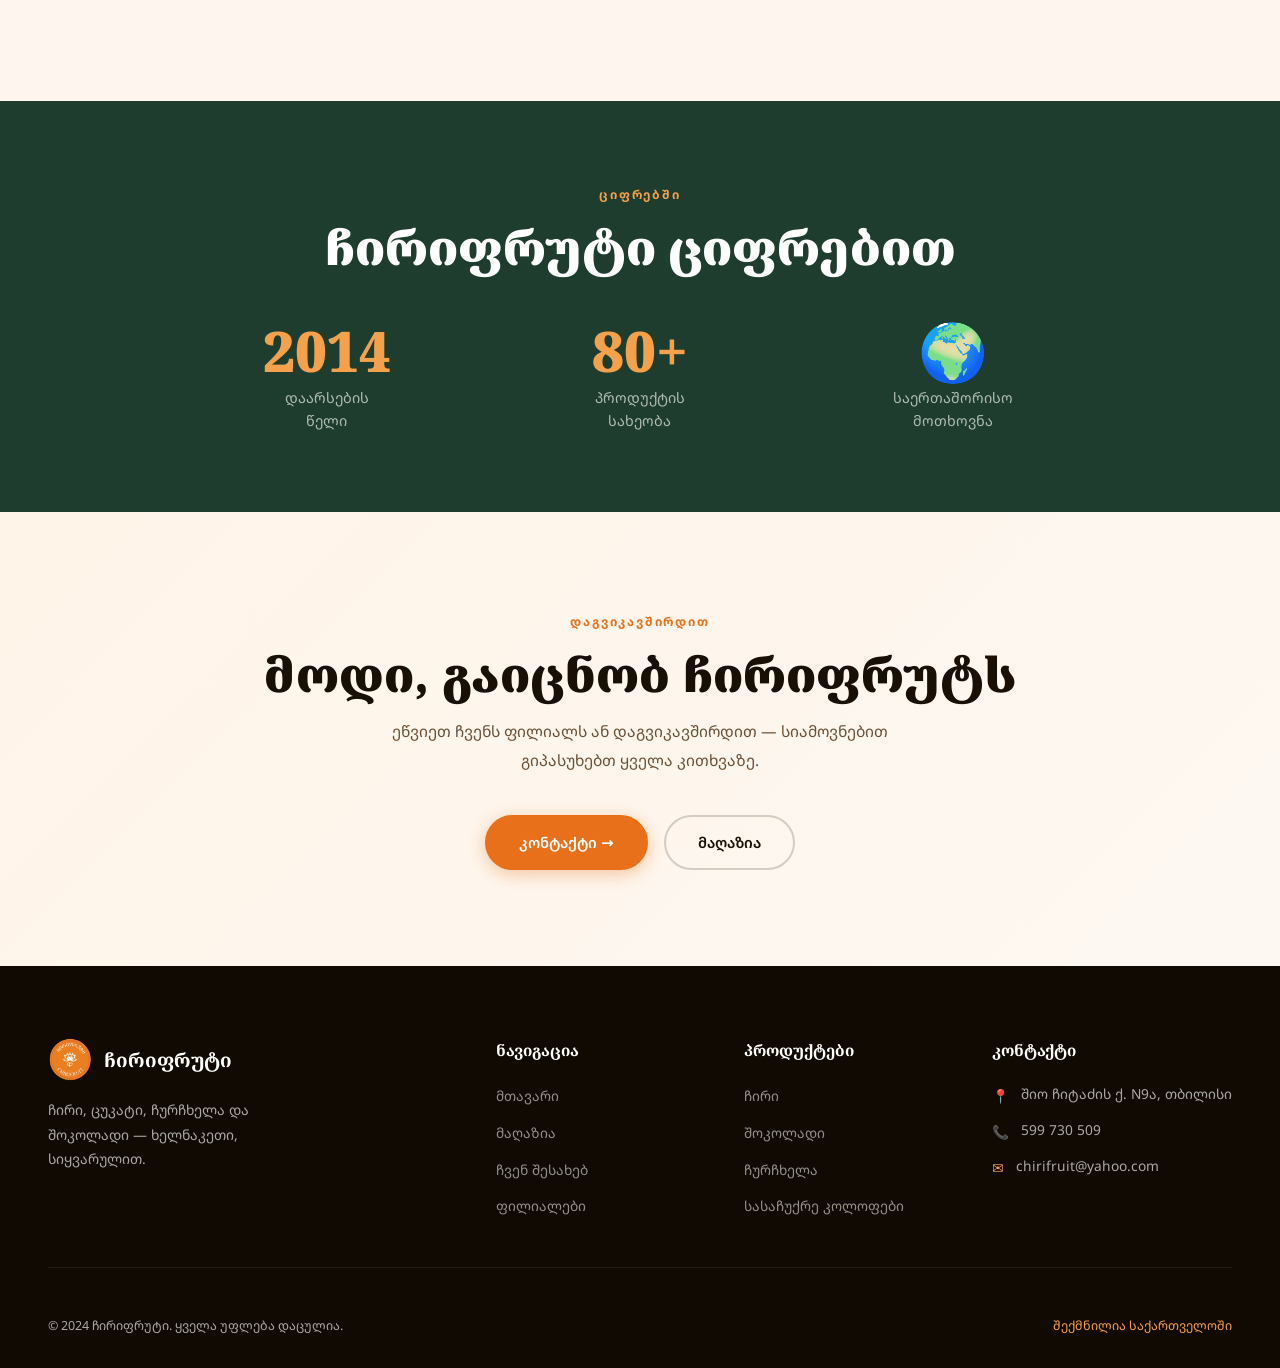
==== commit a50979fd: "About: ch.jpg background on page header (ჩვენი ისტორია section) Co-Authored-By: Claude Sonnet 4.6 <n" ====
--- a/about.html
+++ b/about.html
@@ -29,7 +29,7 @@
   </nav>
 
   <!-- PAGE HEADER -->
-  <div class="page-header">
+  <div class="page-header shop-header-bg">
     <span class="section-label">ჩვენი ისტორია</span>
     <h1 class="section-title">ჩვენ შესახებ</h1>
     <p class="section-desc">ბუნება, ტრადიცია და სიყვარული — ეს არის ჩირიფრუტის საფუძველი.</p>
--- a/styles.css
+++ b/styles.css
@@ -541,6 +541,16 @@
   border-radius: 50%;
 }
 .page-header .section-title { font-size: clamp(2.5rem,5vw,4rem); }
+.shop-header-bg {
+  background:
+    linear-gradient(to bottom, rgba(0,0,0,0.55) 0%, rgba(0,0,0,0.45) 100%),
+    url('ch.jpg') center center / cover no-repeat;
+  color: #fff;
+}
+.shop-header-bg .section-label { color: var(--orange); text-shadow: 0 1px 8px rgba(0,0,0,0.8); }
+.shop-header-bg .section-title { color: #fff; }
+.shop-header-bg .section-desc  { color: rgba(255,255,255,0.85); }
+.shop-header-bg::before { display: none; }
 .page-header .section-desc { margin-top: 1rem; }
 
 /* ── SHOP FILTERS ── */
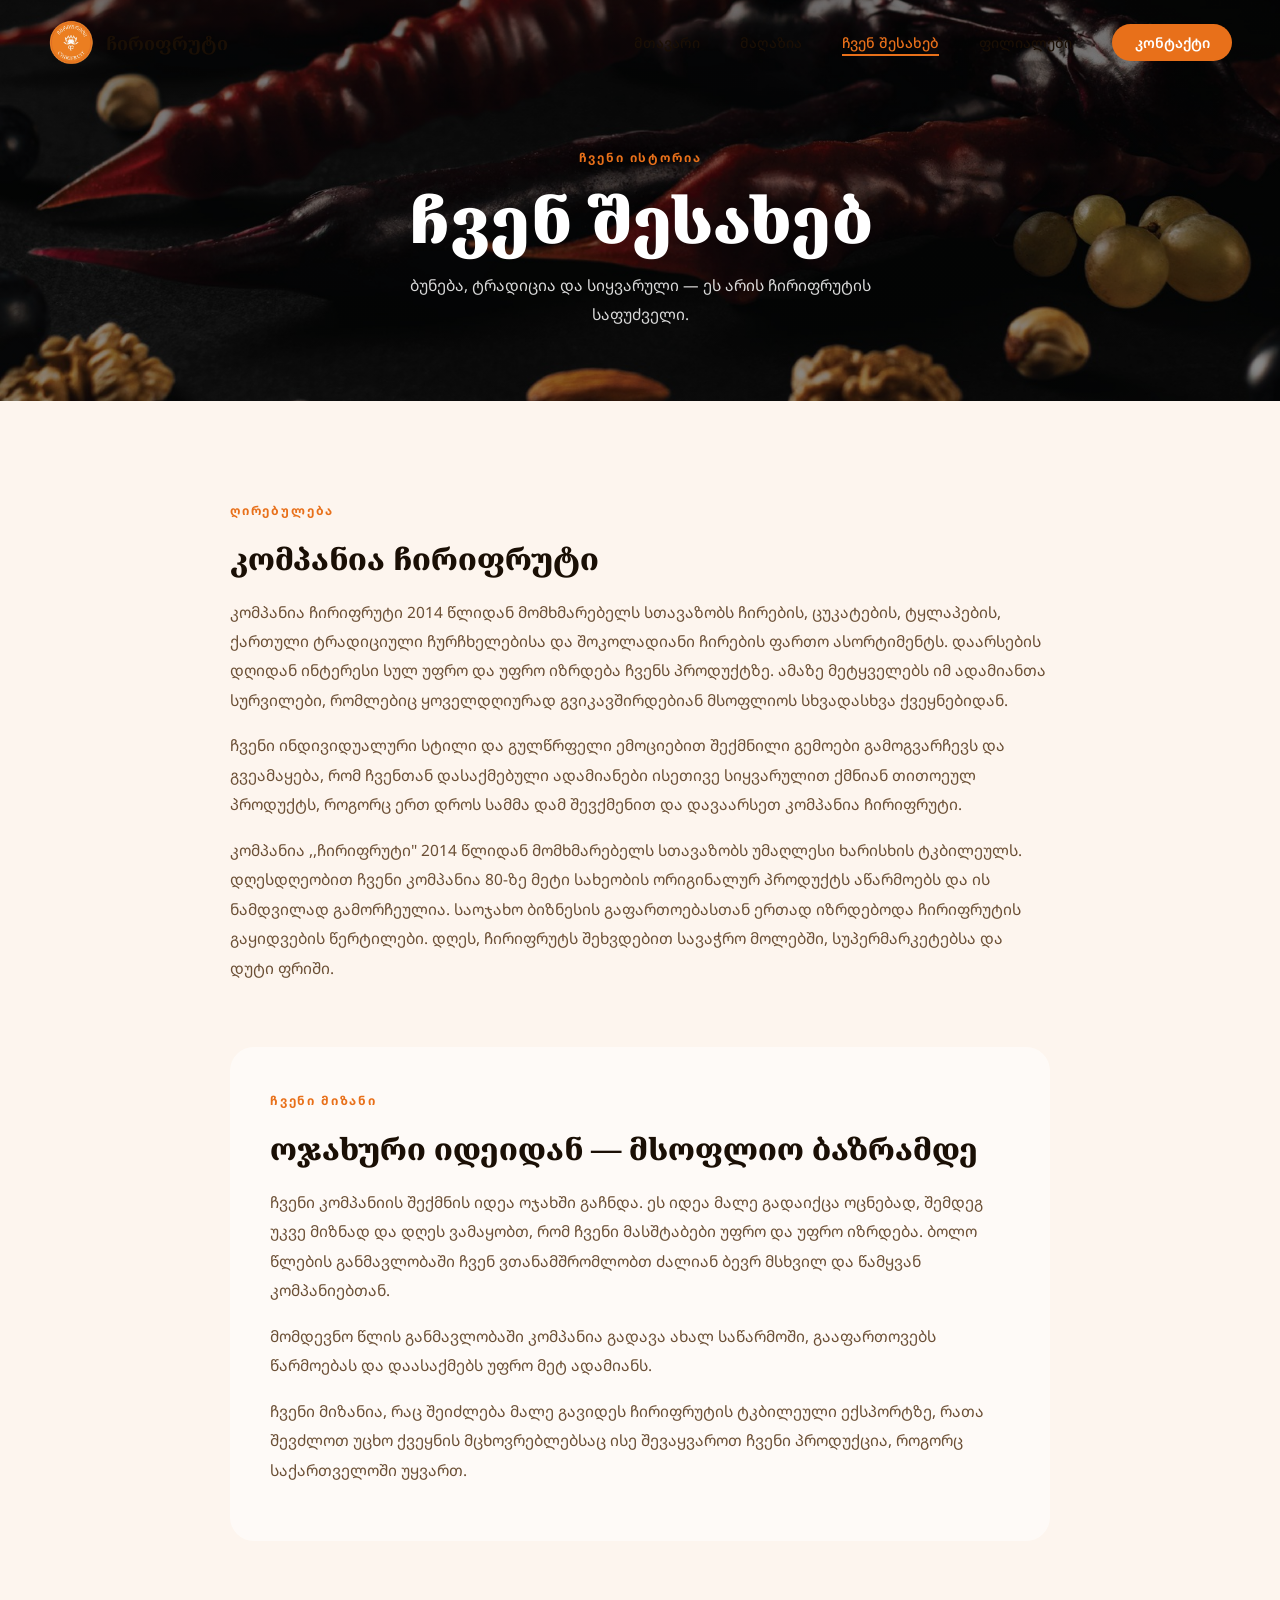
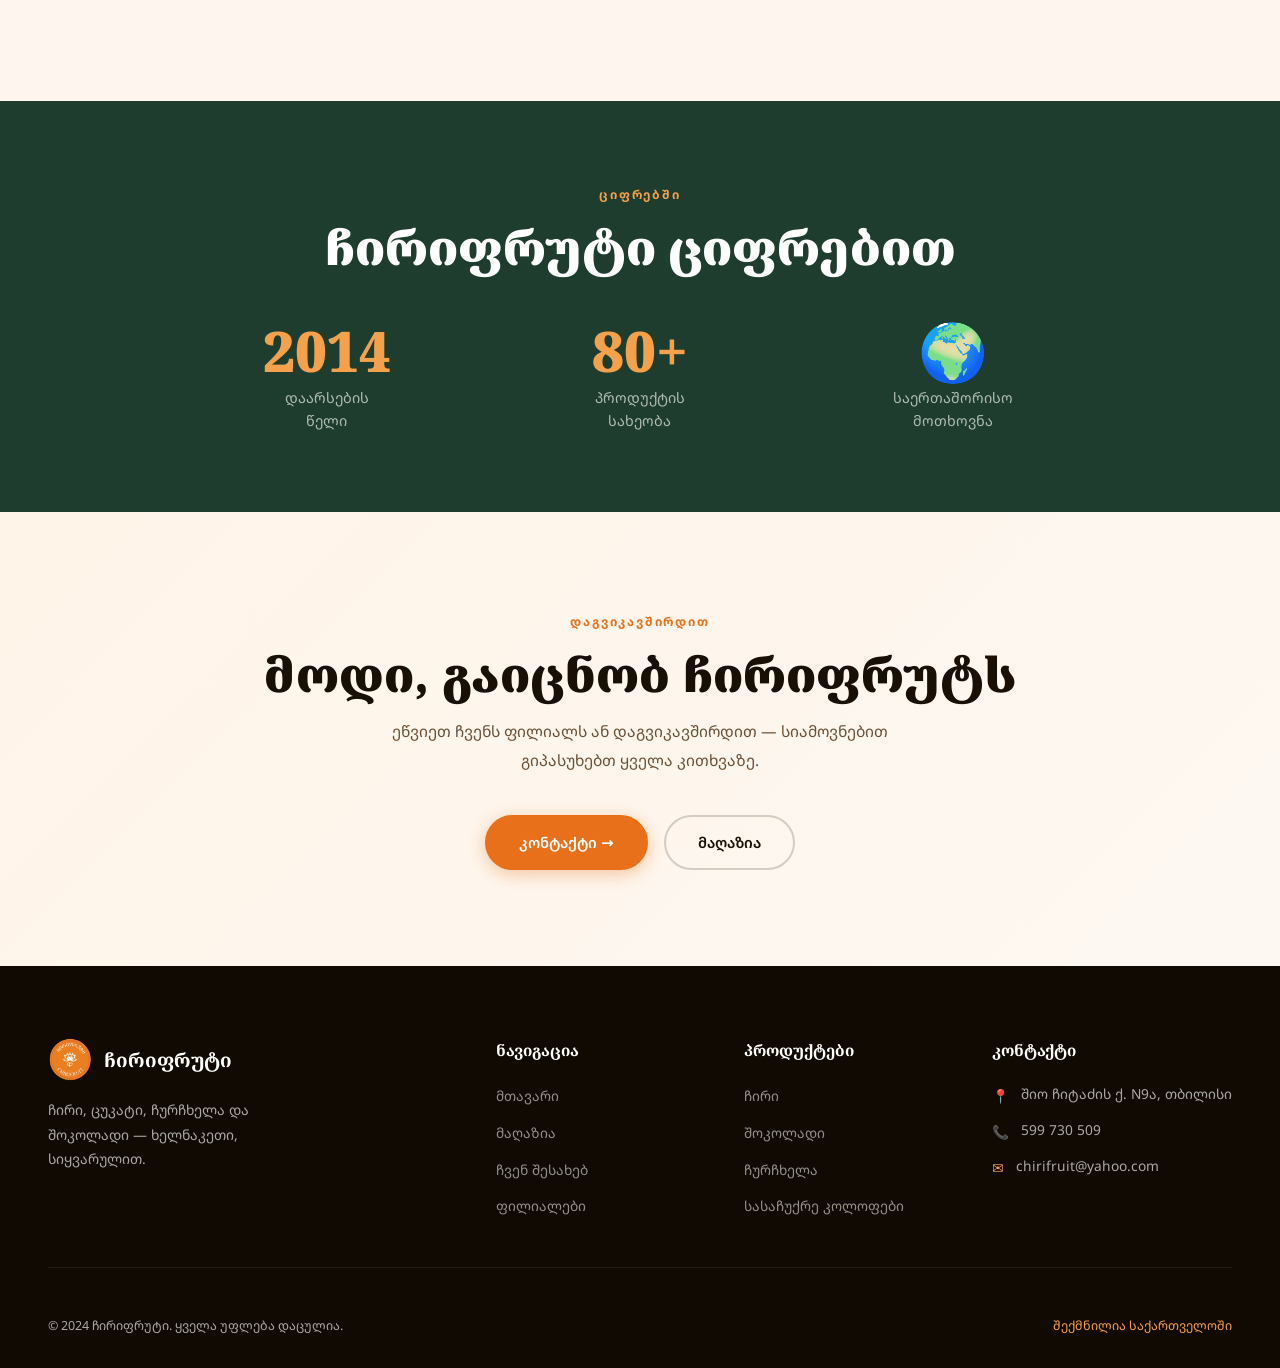
==== commit e8b890fe: "About: use ch1.jpg as header background via new about-header-bg class Co-Authored-By: Claude Sonnet " ====
--- a/about.html
+++ b/about.html
@@ -29,7 +29,7 @@
   </nav>
 
   <!-- PAGE HEADER -->
-  <div class="page-header shop-header-bg">
+  <div class="page-header about-header-bg">
     <span class="section-label">ჩვენი ისტორია</span>
     <h1 class="section-title">ჩვენ შესახებ</h1>
     <p class="section-desc">ბუნება, ტრადიცია და სიყვარული — ეს არის ჩირიფრუტის საფუძველი.</p>
@@ -137,3 +137,4 @@
   <script src="main.js"></script>
 </body>
 </html>
+
--- a/styles.css
+++ b/styles.css
@@ -547,6 +547,16 @@
     url('ch.jpg') center center / cover no-repeat;
   color: #fff;
 }
+.about-header-bg {
+  background:
+    linear-gradient(to bottom, rgba(0,0,0,0.55) 0%, rgba(0,0,0,0.45) 100%),
+    url('ch1.jpg') center center / cover no-repeat;
+  color: #fff;
+}
+.about-header-bg .section-label { color: var(--orange); text-shadow: 0 1px 8px rgba(0,0,0,0.8); }
+.about-header-bg .section-title { color: #fff; }
+.about-header-bg .section-desc  { color: rgba(255,255,255,0.85); }
+.about-header-bg::before { display: none; }
 .shop-header-bg .section-label { color: var(--orange); text-shadow: 0 1px 8px rgba(0,0,0,0.8); }
 .shop-header-bg .section-title { color: #fff; }
 .shop-header-bg .section-desc  { color: rgba(255,255,255,0.85); }
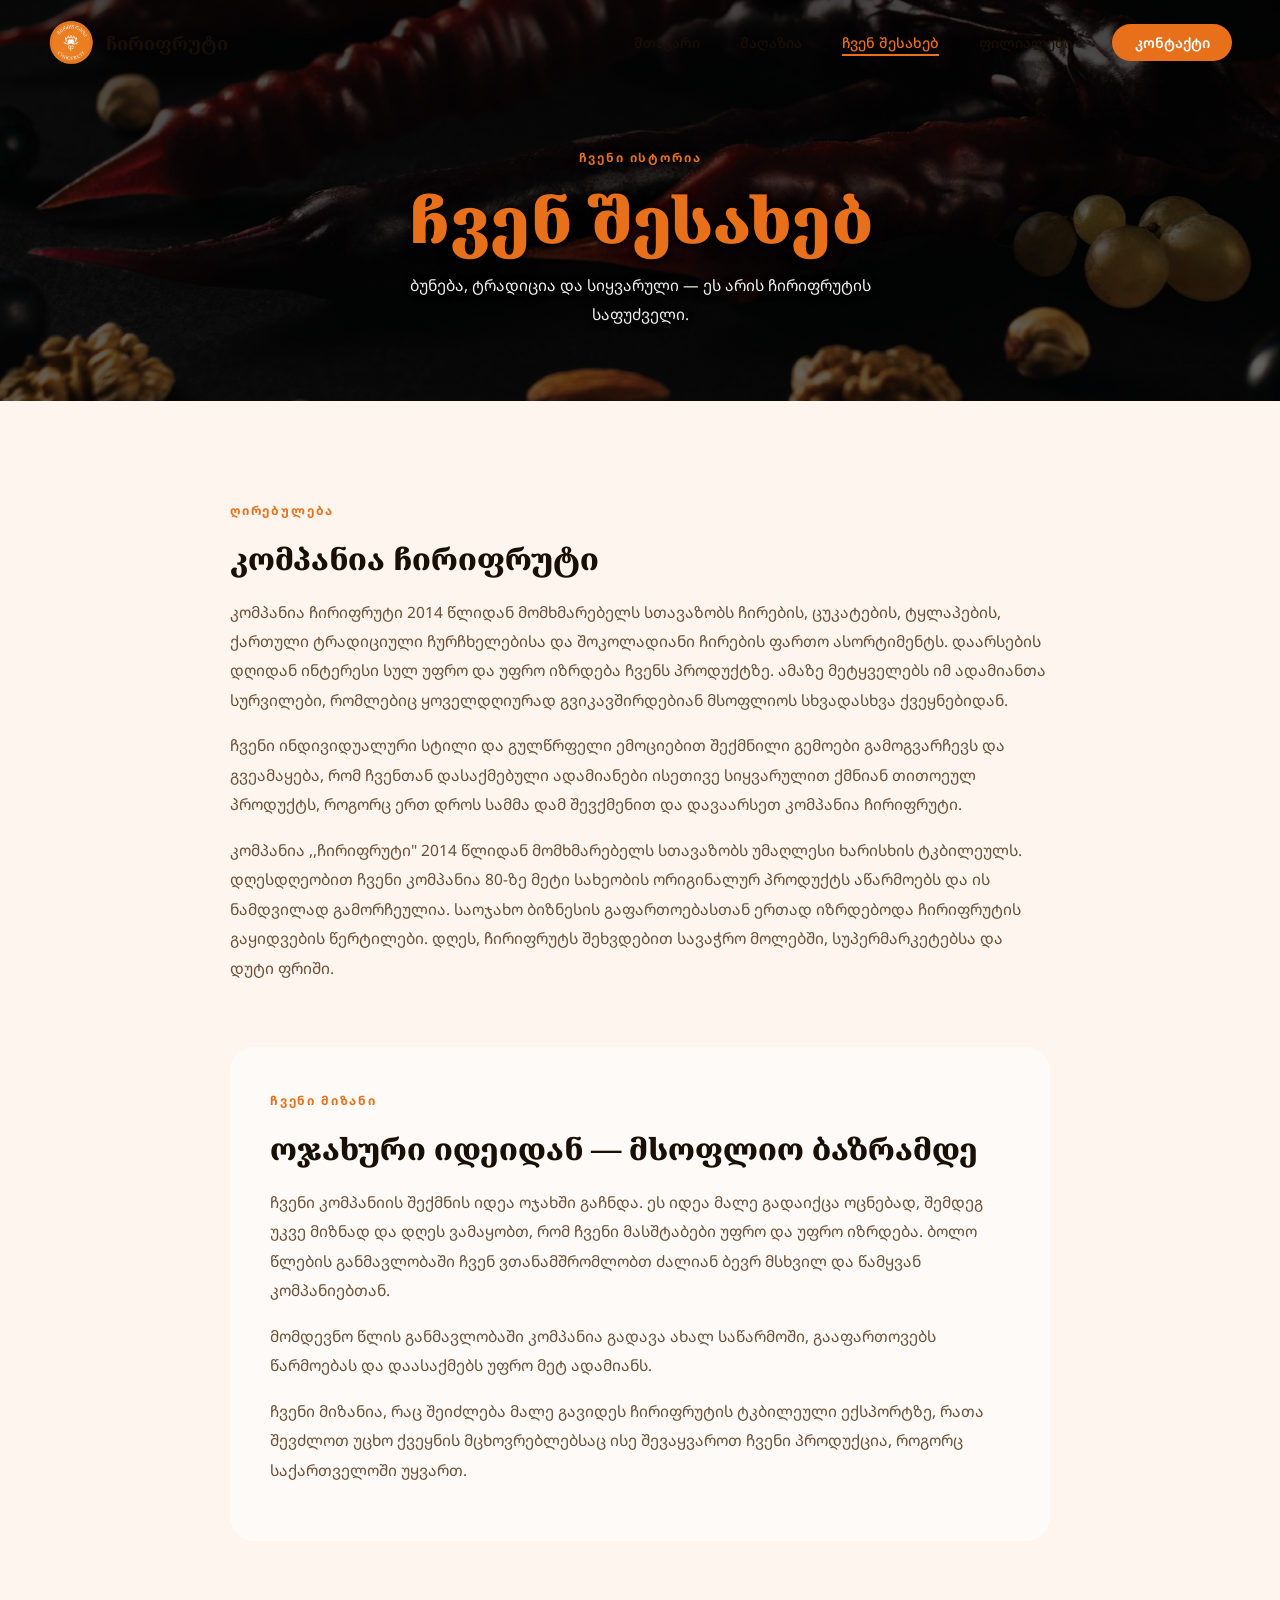
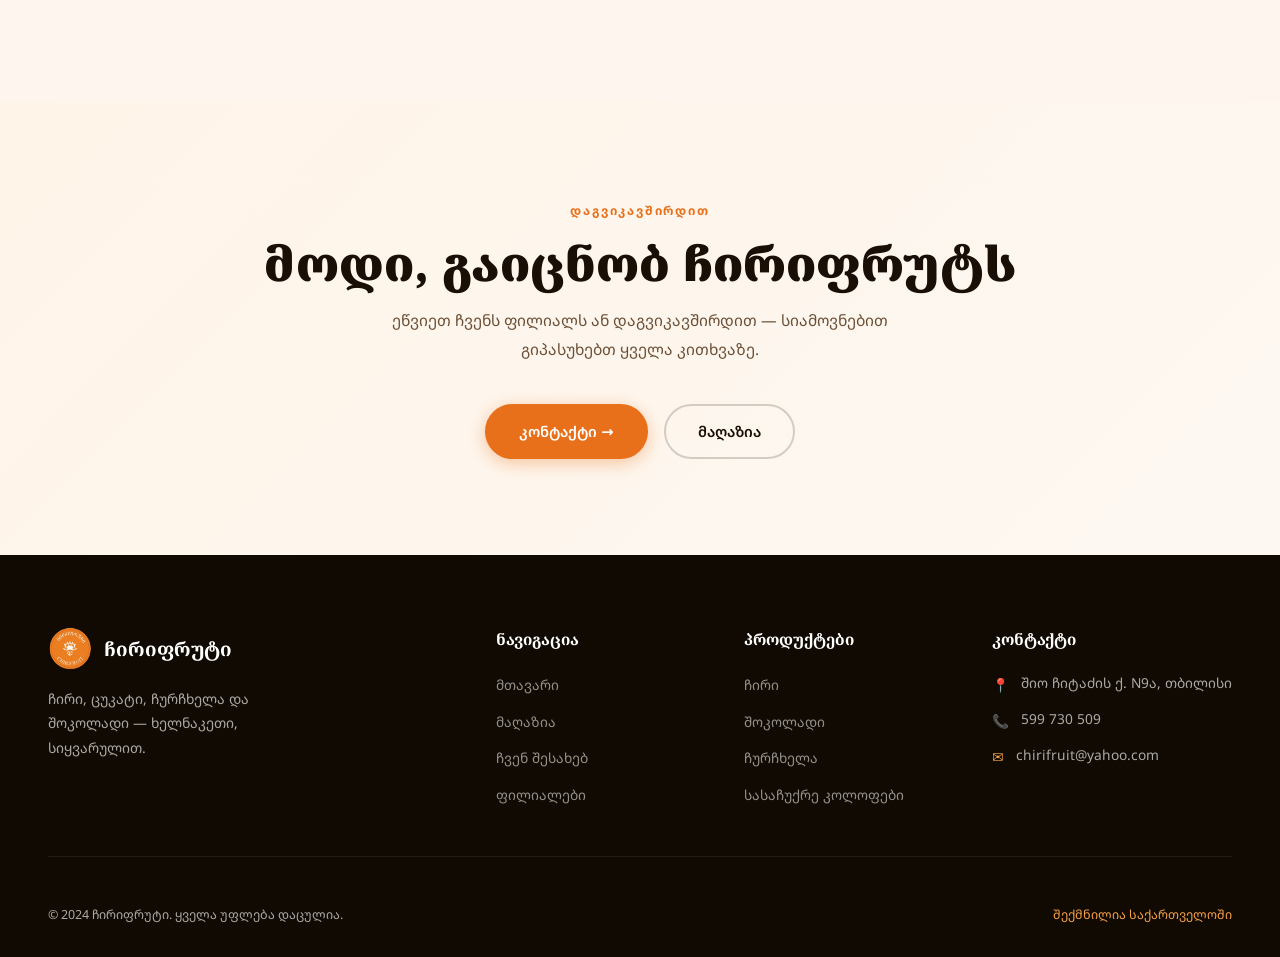
==== commit 15188f12: "Remove hero tags strip and stats sections from index and about pages Co-Authored-By: Claude Sonnet 4" ====
--- a/about.html
+++ b/about.html
@@ -60,26 +60,6 @@
     </div>
   </section>
 
-  <!-- STATS -->
-  <div style="background:var(--green); color:var(--white); padding:5rem 3rem; text-align:center;">
-    <span class="section-label" style="color:var(--orange-light);">ციფრებში</span>
-    <h2 class="section-title" style="color:var(--white); margin-bottom:3rem;">ჩირიფრუტი ციფრებით</h2>
-    <div style="display:grid; grid-template-columns:repeat(auto-fit,minmax(180px,1fr)); gap:2.5rem; max-width:900px; margin:0 auto;">
-      <div>
-        <div style="font-family:var(--font-serif); font-size:3.5rem; font-weight:900; color:var(--orange-light); line-height:1;">2014</div>
-        <div style="font-size:0.9rem; color:rgba(255,255,255,0.65); margin-top:0.5rem;">დაარსების<br>წელი</div>
-      </div>
-      <div>
-        <div style="font-family:var(--font-serif); font-size:3.5rem; font-weight:900; color:var(--orange-light); line-height:1;">80+</div>
-        <div style="font-size:0.9rem; color:rgba(255,255,255,0.65); margin-top:0.5rem;">პროდუქტის<br>სახეობა</div>
-      </div>
-      <div>
-        <div style="font-family:var(--font-serif); font-size:3.5rem; font-weight:900; color:var(--orange-light); line-height:1;">🌍</div>
-        <div style="font-size:0.9rem; color:rgba(255,255,255,0.65); margin-top:0.5rem;">საერთაშორისო<br>მოთხოვნა</div>
-      </div>
-    </div>
-  </div>
-
   <!-- CTA BAND -->
   <section class="cta-band">
     <span class="section-label">დაგვიკავშირდით</span>
--- a/styles.css
+++ b/styles.css
@@ -541,26 +541,37 @@
   border-radius: 50%;
 }
 .page-header .section-title { font-size: clamp(2.5rem,5vw,4rem); }
-.shop-header-bg {
-  background:
-    linear-gradient(to bottom, rgba(0,0,0,0.55) 0%, rgba(0,0,0,0.45) 100%),
-    url('ch.jpg') center center / cover no-repeat;
+/* shared text styles for all image-background page headers */
+.shop-header-bg,
+.about-header-bg,
+.branch-header-bg {
   color: #fff;
 }
-.about-header-bg {
-  background:
-    linear-gradient(to bottom, rgba(0,0,0,0.55) 0%, rgba(0,0,0,0.45) 100%),
-    url('ch1.jpg') center center / cover no-repeat;
-  color: #fff;
-}
-.about-header-bg .section-label { color: var(--orange); text-shadow: 0 1px 8px rgba(0,0,0,0.8); }
-.about-header-bg .section-title { color: #fff; }
-.about-header-bg .section-desc  { color: rgba(255,255,255,0.85); }
-.about-header-bg::before { display: none; }
-.shop-header-bg .section-label { color: var(--orange); text-shadow: 0 1px 8px rgba(0,0,0,0.8); }
-.shop-header-bg .section-title { color: #fff; }
-.shop-header-bg .section-desc  { color: rgba(255,255,255,0.85); }
-.shop-header-bg::before { display: none; }
+.shop-header-bg   { background: linear-gradient(to bottom,rgba(0,0,0,0.72)0%,rgba(0,0,0,0.60)100%), url('ch.jpg')  center center/cover no-repeat; }
+.about-header-bg  { background: linear-gradient(to bottom,rgba(0,0,0,0.72)0%,rgba(0,0,0,0.60)100%), url('ch1.jpg') center center/cover no-repeat; }
+.branch-header-bg { background: linear-gradient(to bottom,rgba(0,0,0,0.72)0%,rgba(0,0,0,0.60)100%), url('ch3.jpg') center center/cover no-repeat; }
+
+.shop-header-bg .section-label,
+.about-header-bg .section-label,
+.branch-header-bg .section-label {
+  color: var(--orange);
+  text-shadow: 0 1px 8px rgba(0,0,0,0.9);
+}
+.shop-header-bg .section-title,
+.about-header-bg .section-title,
+.branch-header-bg .section-title {
+  color: var(--orange);
+  text-shadow: 0 2px 16px rgba(0,0,0,0.9), 0 1px 4px rgba(0,0,0,0.8);
+}
+.shop-header-bg .section-desc,
+.about-header-bg .section-desc,
+.branch-header-bg .section-desc {
+  color: rgba(255,255,255,0.95);
+  text-shadow: 0 1px 8px rgba(0,0,0,0.8);
+}
+.shop-header-bg::before,
+.about-header-bg::before,
+.branch-header-bg::before { display: none; }
 .page-header .section-desc { margin-top: 1rem; }
 
 /* ── SHOP FILTERS ── */
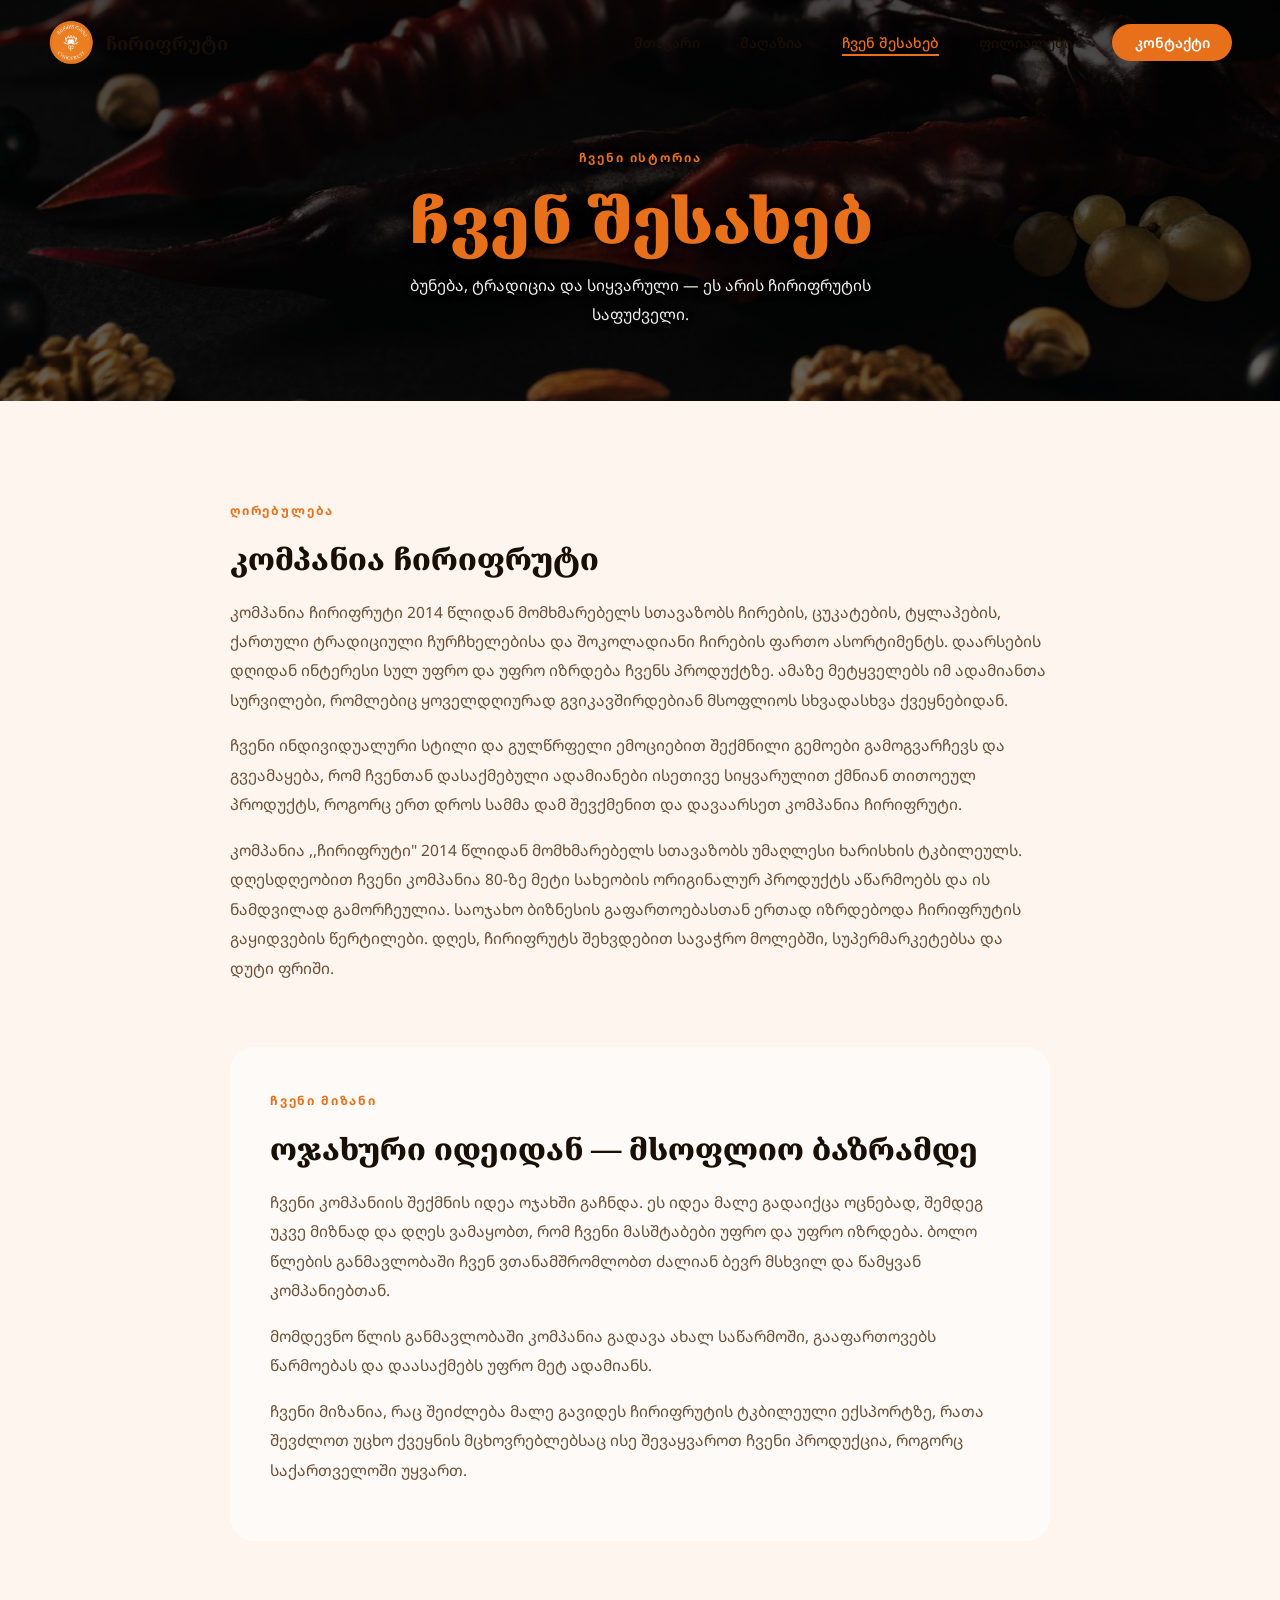
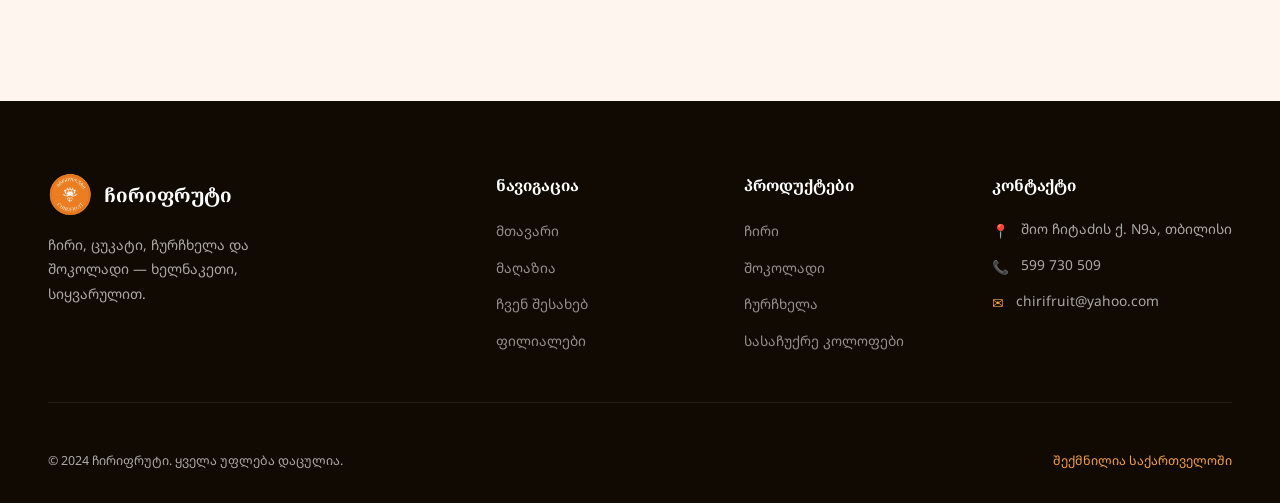
==== commit f4a77f5b: "Remove CTA band from about page Co-Authored-By: Claude Sonnet 4.6 <noreply@anthropic.com>" ====
--- a/about.html
+++ b/about.html
@@ -60,17 +60,6 @@
     </div>
   </section>
 
-  <!-- CTA BAND -->
-  <section class="cta-band">
-    <span class="section-label">დაგვიკავშირდით</span>
-    <h2 class="section-title">მოდი, გაიცნობ ჩირიფრუტს</h2>
-    <p class="section-desc">ეწვიეთ ჩვენს ფილიალს ან დაგვიკავშირდით — სიამოვნებით გიპასუხებთ ყველა კითხვაზე.</p>
-    <div class="cta-actions" style="margin-top:2.5rem;">
-      <a href="contact.html" class="btn btn-primary">კონტაქტი →</a>
-      <a href="shop.html" class="btn btn-outline">მაღაზია</a>
-    </div>
-  </section>
-
   <!-- FOOTER -->
   <footer class="footer">
     <div class="footer-inner">
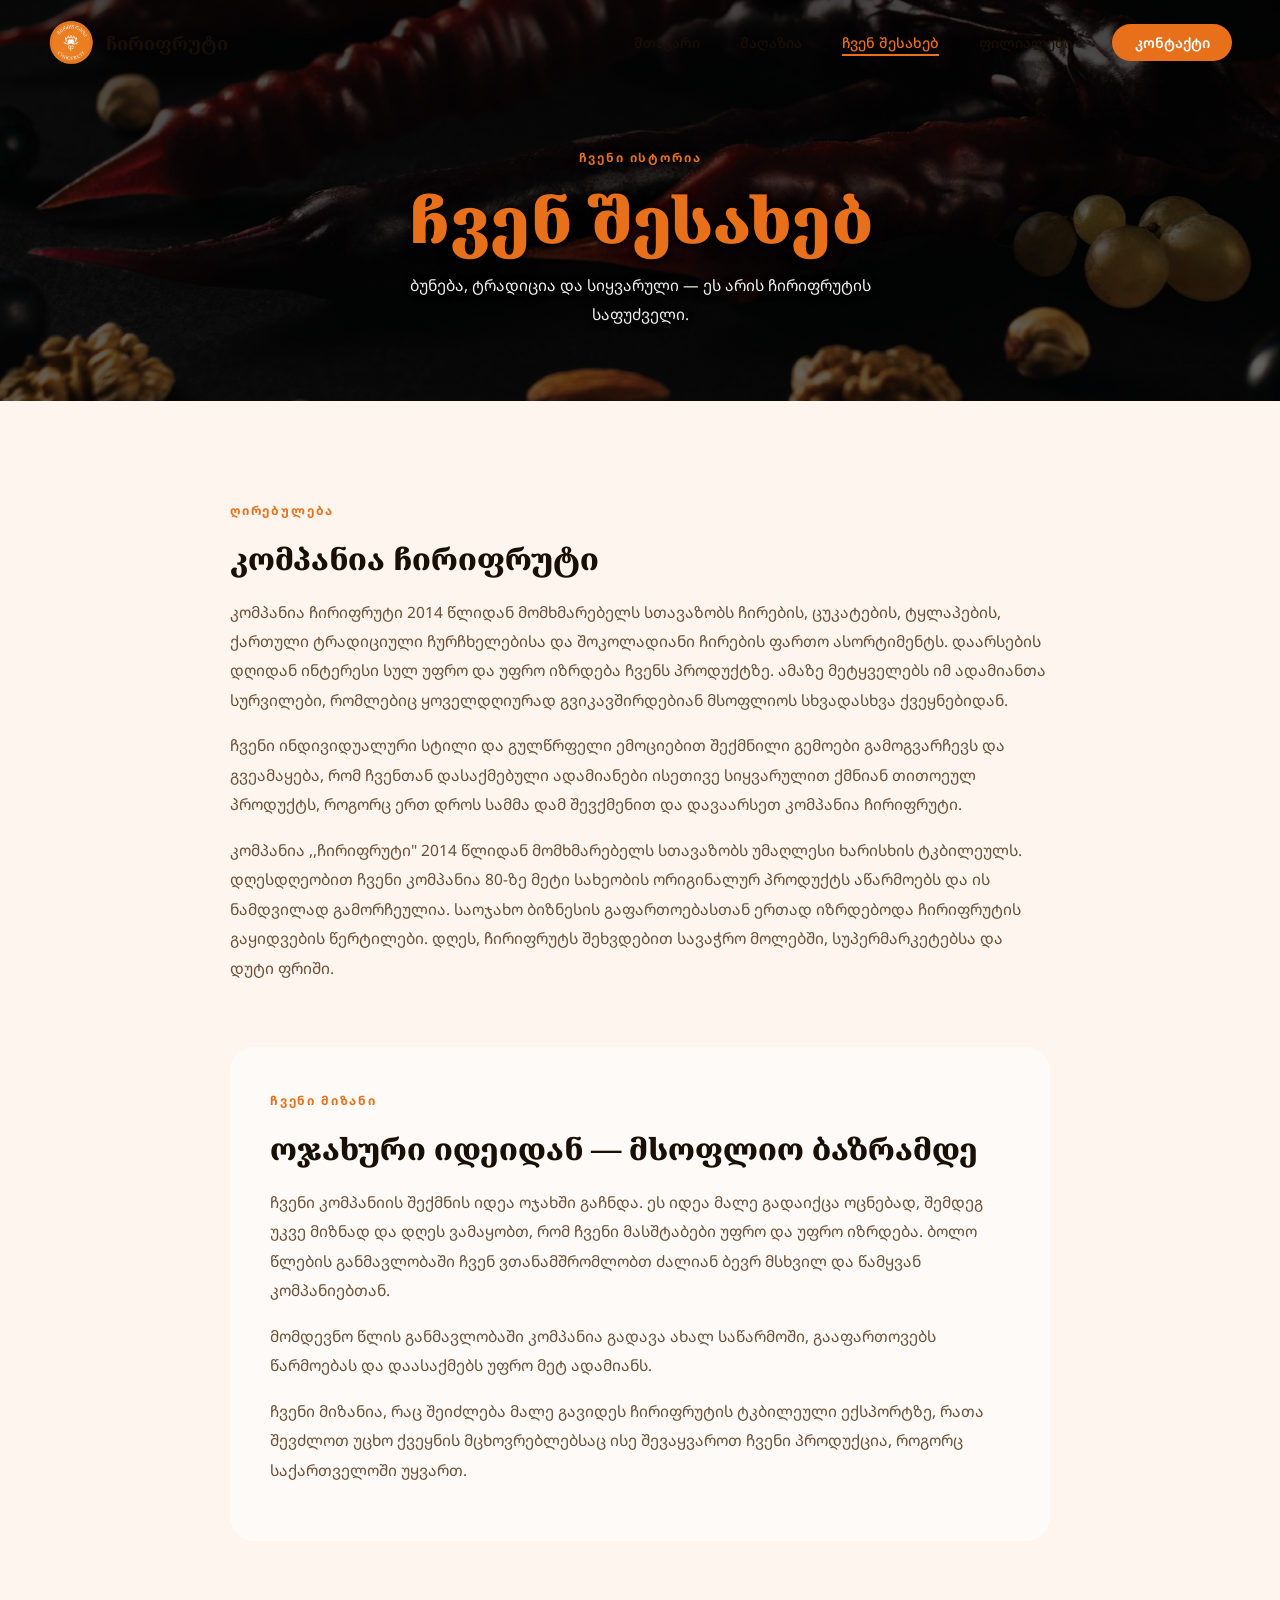
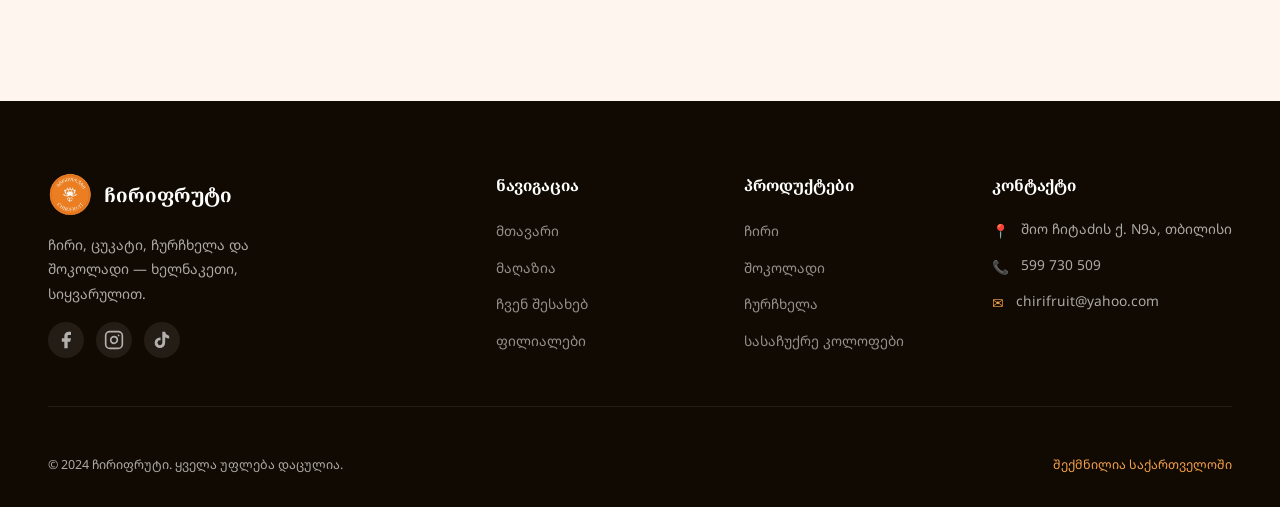
==== commit b1c48ca8: "Add Facebook, Instagram, TikTok social links to footer on all pages Co-Authored-By: Claude Sonnet 4." ====
--- a/about.html
+++ b/about.html
@@ -70,6 +70,17 @@
             <span class="footer-logo-text">ჩირიფრუტი</span>
           </div>
           <p class="footer-tagline">ჩირი, ცუკატი, ჩურჩხელა და შოკოლადი — ხელნაკეთი, სიყვარულით.</p>
+          <div class="footer-socials">
+            <a href="https://www.facebook.com/chirifruit" target="_blank" rel="noopener" class="footer-social-link" aria-label="Facebook">
+              <svg xmlns="http://www.w3.org/2000/svg" width="20" height="20" viewBox="0 0 24 24" fill="currentColor"><path d="M18 2h-3a5 5 0 0 0-5 5v3H7v4h3v8h4v-8h3l1-4h-4V7a1 1 0 0 1 1-1h3z"/></svg>
+            </a>
+            <a href="https://www.instagram.com/chirifruit_/" target="_blank" rel="noopener" class="footer-social-link" aria-label="Instagram">
+              <svg xmlns="http://www.w3.org/2000/svg" width="20" height="20" viewBox="0 0 24 24" fill="none" stroke="currentColor" stroke-width="2" stroke-linecap="round" stroke-linejoin="round"><rect x="2" y="2" width="20" height="20" rx="5" ry="5"/><path d="M16 11.37A4 4 0 1 1 12.63 8 4 4 0 0 1 16 11.37z"/><line x1="17.5" y1="6.5" x2="17.51" y2="6.5"/></svg>
+            </a>
+            <a href="https://www.tiktok.com/@chirifruit" target="_blank" rel="noopener" class="footer-social-link" aria-label="TikTok">
+              <svg xmlns="http://www.w3.org/2000/svg" width="20" height="20" viewBox="0 0 24 24" fill="currentColor"><path d="M19.59 6.69a4.83 4.83 0 0 1-3.77-4.25V2h-3.45v13.67a2.89 2.89 0 0 1-2.88 2.5 2.89 2.89 0 0 1-2.89-2.89 2.89 2.89 0 0 1 2.89-2.89c.28 0 .54.04.79.1V9.01a6.33 6.33 0 0 0-.79-.05 6.34 6.34 0 0 0-6.34 6.34 6.34 6.34 0 0 0 6.34 6.34 6.34 6.34 0 0 0 6.33-6.34V8.69a8.18 8.18 0 0 0 4.78 1.52V6.76a4.85 4.85 0 0 1-1.01-.07z"/></svg>
+            </a>
+          </div>
         </div>
         <div>
           <div class="footer-col-title">ნავიგაცია</div>
--- a/styles.css
+++ b/styles.css
@@ -520,6 +520,15 @@
 .footer-logo img { width: 44px; height: 44px; object-fit: contain; }
 .footer-logo-text { font-family: var(--font-serif); font-size: 1.2rem; font-weight: 700; color: var(--white); }
 .footer-tagline { font-size: 0.87rem; line-height: 1.75; max-width: 220px; }
+.footer-socials { display: flex; gap: 0.75rem; margin-top: 1rem; }
+.footer-social-link {
+  display: flex; align-items: center; justify-content: center;
+  width: 36px; height: 36px; border-radius: 50%;
+  background: rgba(255,255,255,0.08);
+  color: rgba(255,255,255,0.65);
+  transition: var(--transition);
+}
+.footer-social-link:hover { background: var(--orange); color: #fff; transform: translateY(-2px); }
 .footer-col-title { font-family: var(--font-serif); font-size: 0.97rem; font-weight: 700; color: var(--white); margin-bottom: 1.25rem; }
 .footer-links { list-style: none; display: flex; flex-direction: column; gap: 0.7rem; }
 .footer-links a { font-size: 0.86rem; color: rgba(255,255,255,0.55); transition: color var(--transition); }
@@ -544,34 +553,40 @@
 /* shared text styles for all image-background page headers */
 .shop-header-bg,
 .about-header-bg,
-.branch-header-bg {
+.branch-header-bg,
+.contact-header-bg {
   color: #fff;
 }
-.shop-header-bg   { background: linear-gradient(to bottom,rgba(0,0,0,0.72)0%,rgba(0,0,0,0.60)100%), url('ch.jpg')  center center/cover no-repeat; }
-.about-header-bg  { background: linear-gradient(to bottom,rgba(0,0,0,0.72)0%,rgba(0,0,0,0.60)100%), url('ch1.jpg') center center/cover no-repeat; }
-.branch-header-bg { background: linear-gradient(to bottom,rgba(0,0,0,0.72)0%,rgba(0,0,0,0.60)100%), url('ch3.jpg') center center/cover no-repeat; }
+.shop-header-bg     { background: linear-gradient(to bottom,rgba(0,0,0,0.72)0%,rgba(0,0,0,0.60)100%), url('ch.jpg')  center center/cover no-repeat; }
+.about-header-bg    { background: linear-gradient(to bottom,rgba(0,0,0,0.72)0%,rgba(0,0,0,0.60)100%), url('ch1.jpg') center center/cover no-repeat; }
+.branch-header-bg   { background: linear-gradient(to bottom,rgba(0,0,0,0.72)0%,rgba(0,0,0,0.60)100%), url('ch3.jpg') center center/cover no-repeat; }
+.contact-header-bg  { background: linear-gradient(to bottom,rgba(0,0,0,0.72)0%,rgba(0,0,0,0.60)100%), url('ch5.jpg') center center/cover no-repeat; }
 
 .shop-header-bg .section-label,
 .about-header-bg .section-label,
-.branch-header-bg .section-label {
+.branch-header-bg .section-label,
+.contact-header-bg .section-label {
   color: var(--orange);
   text-shadow: 0 1px 8px rgba(0,0,0,0.9);
 }
 .shop-header-bg .section-title,
 .about-header-bg .section-title,
-.branch-header-bg .section-title {
+.branch-header-bg .section-title,
+.contact-header-bg .section-title {
   color: var(--orange);
   text-shadow: 0 2px 16px rgba(0,0,0,0.9), 0 1px 4px rgba(0,0,0,0.8);
 }
 .shop-header-bg .section-desc,
 .about-header-bg .section-desc,
-.branch-header-bg .section-desc {
+.branch-header-bg .section-desc,
+.contact-header-bg .section-desc {
   color: rgba(255,255,255,0.95);
   text-shadow: 0 1px 8px rgba(0,0,0,0.8);
 }
 .shop-header-bg::before,
 .about-header-bg::before,
-.branch-header-bg::before { display: none; }
+.branch-header-bg::before,
+.contact-header-bg::before { display: none; }
 .page-header .section-desc { margin-top: 1rem; }
 
 /* ── SHOP FILTERS ── */
